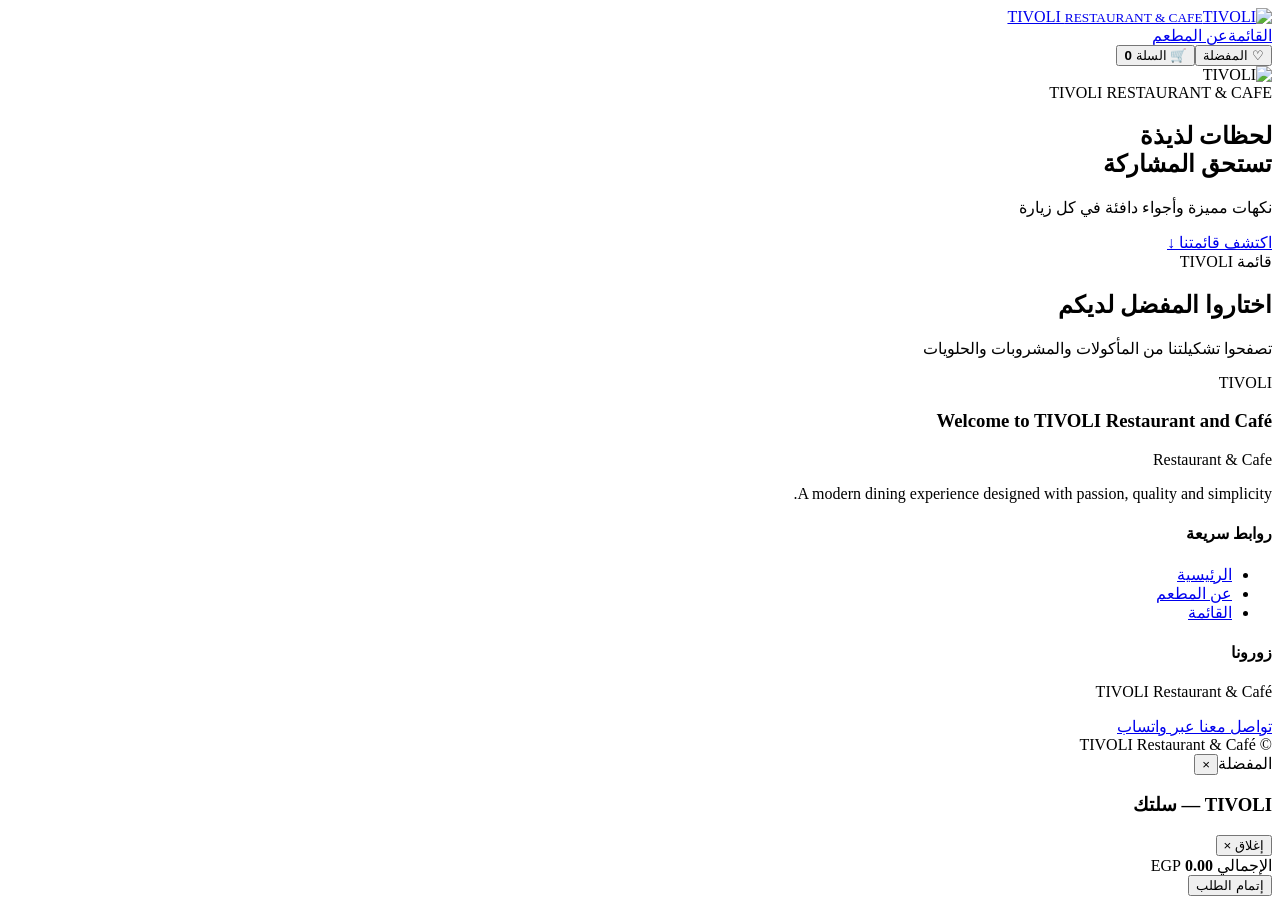
==== index.html @ 504fcd48 "Add TIVOLI static site homepage" ====
<!doctype html><html lang="ar" dir="rtl"><head><meta charset="utf-8"><meta name="viewport" content="width=device-width,initial-scale=1"><title>TIVOLI | Restaurant & Café</title><link rel="stylesheet" href="style.css"><link rel="stylesheet" href="categories.css"><link rel="stylesheet" href="products.css"><link rel="stylesheet" href="favorites.css"><link rel="stylesheet" href="footer.css"><link rel="stylesheet" href="app.css"></head><body>
<header class="topbar"><a class="brand" href="index.html"><img src="assets/logo-tivoli.webp" alt="TIVOLI"><span>TIVOLI <small>RESTAURANT & CAFE</small></span></a><nav><a href="#menu">القائمة</a><a href="about.html">عن المطعم</a></nav><button id="open-favorites">♡ المفضلة</button><button class="cart-open" onclick="openCart()">🛒 السلة <b id="cartCount">0</b></button></header>
<section class="hero"><img class="hero-image" src="assets/logo-tivoli.webp" alt="TIVOLI"><div class="hero-overlay"></div><div class="hero-content"><span class="hero-small">TIVOLI RESTAURANT & CAFE</span><h1>لحظات لذيذة<br>تستحق المشاركة</h1><p>نكهات مميزة وأجواء دافئة في كل زيارة</p><a class="hero-cta" href="#menu">اكتشف قائمتنا ↓</a></div></section>
<main id="menu"><div class="intro"><span>قائمة TIVOLI</span><h2>اختاروا المفضل لديكم</h2><p>تصفحوا تشكيلتنا من المأكولات والمشروبات والحلويات</p></div><div id="category-nav" class="category-nav"></div><div id="catalog"></div></main>
<footer class="site-footer"><div class="footer-container"><div class="footer-main"><div class="footer-brand"><div class="footer-logo">TIVOLI</div><div class="footer-brand-text"><h3>Welcome to TIVOLI Restaurant and Café</h3><p>Restaurant & Cafe</p></div><p class="footer-description">A modern dining experience designed with passion, quality and simplicity.</p></div><div class="footer-column"><h4>روابط سريعة</h4><ul><li><a href="index.html">الرئيسية</a></li><li><a href="about.html">عن المطعم</a></li><li><a href="#menu">القائمة</a></li></ul></div><div class="footer-column"><h4>زورونا</h4><p>TIVOLI Restaurant & Café</p><a href="https://wa.me/201205062357">تواصل معنا عبر واتساب</a></div></div><div class="footer-bottom">© TIVOLI Restaurant & Café</div></div></footer>
<div id="favorites-sidebar"><div class="favorites-header"><span class="favorites-title">المفضلة</span><button id="close-favorites">×</button></div><div id="favorites-list"></div></div>
<div id="cartOverlay" onclick="closeCart()"></div><aside id="cartBox"><div class="cart-header"><h3>TIVOLI — سلتك</h3><button class="exit_card" onclick="closeCart()">إغلاق ×</button></div><div id="cartItems"></div><div class="cart-total-static">الإجمالي <strong id="total">0.00</strong> EGP</div><button class="sendBtn" onclick="sendOrder()">إتمام الطلب</button></aside><div id="toast" role="status"></div><script src="catalog-data.js"></script><script src="images.js"></script><script src="app.js"></script></body></html>
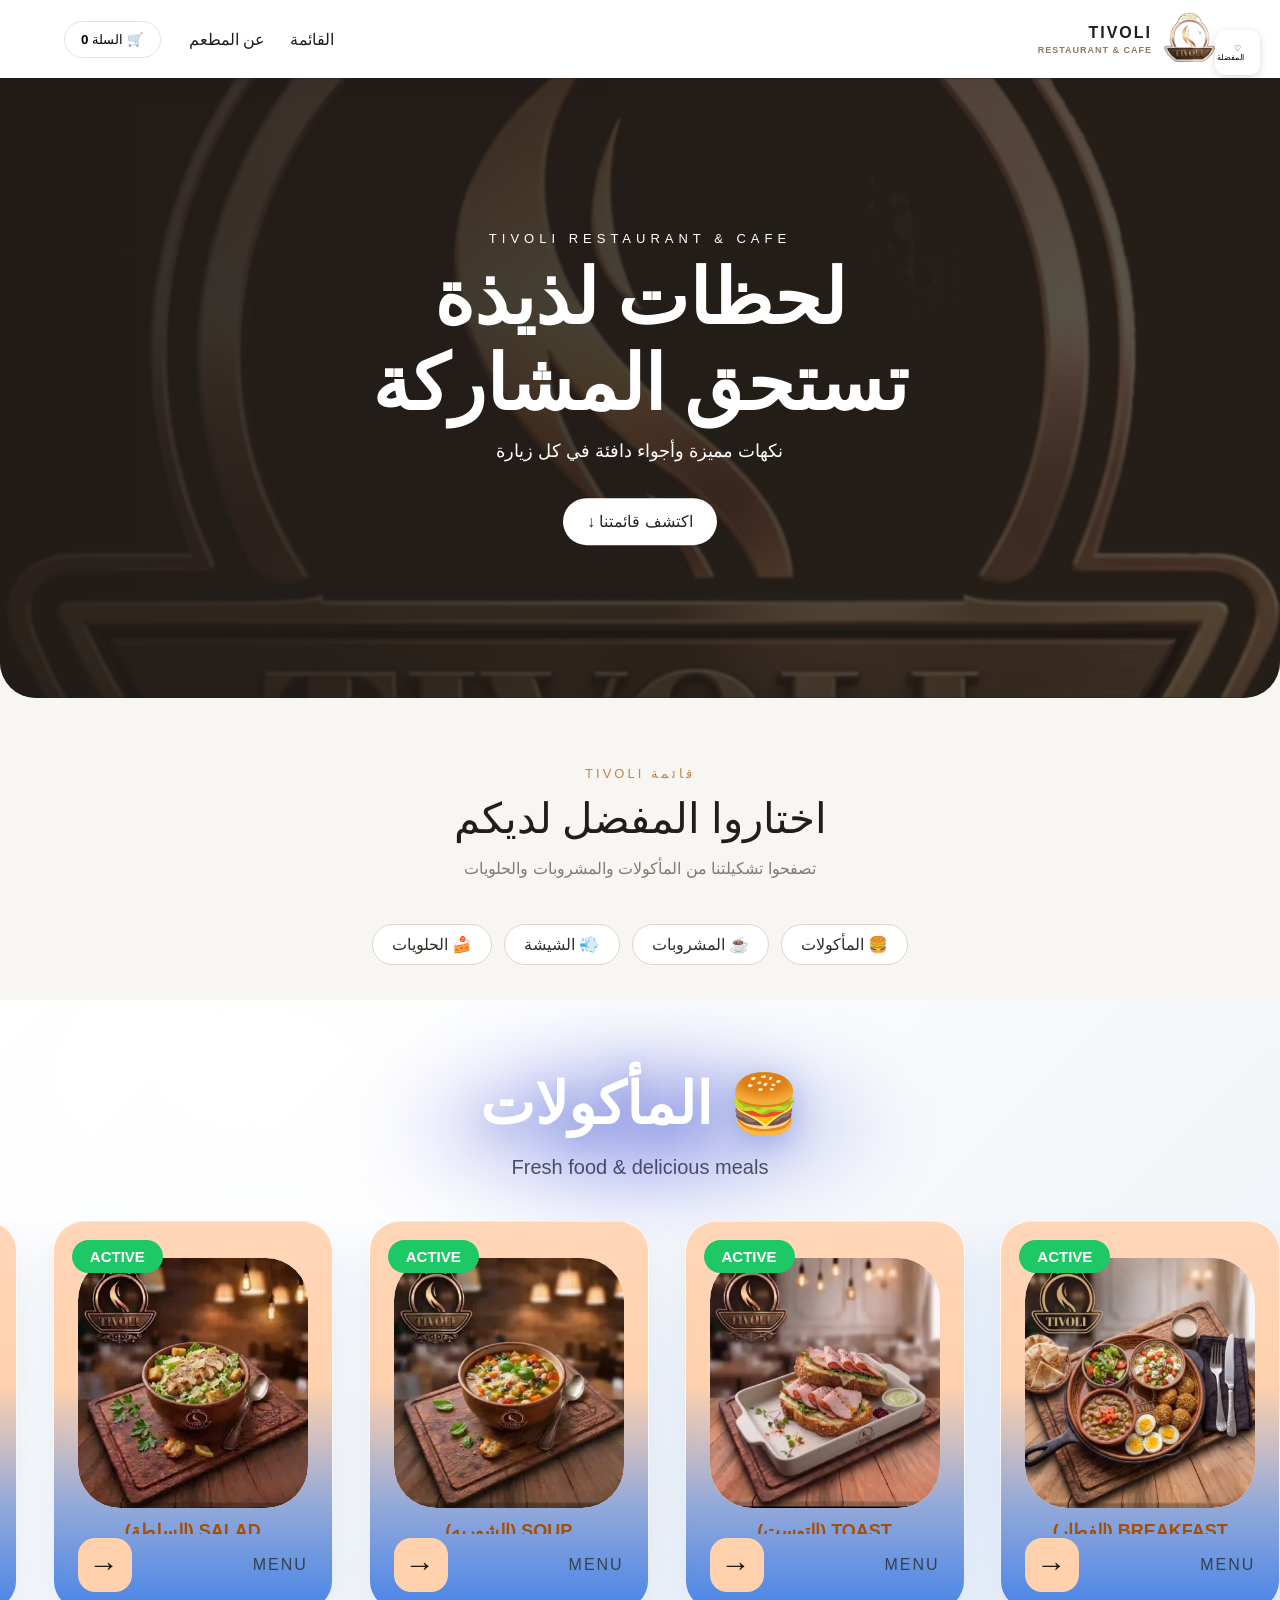
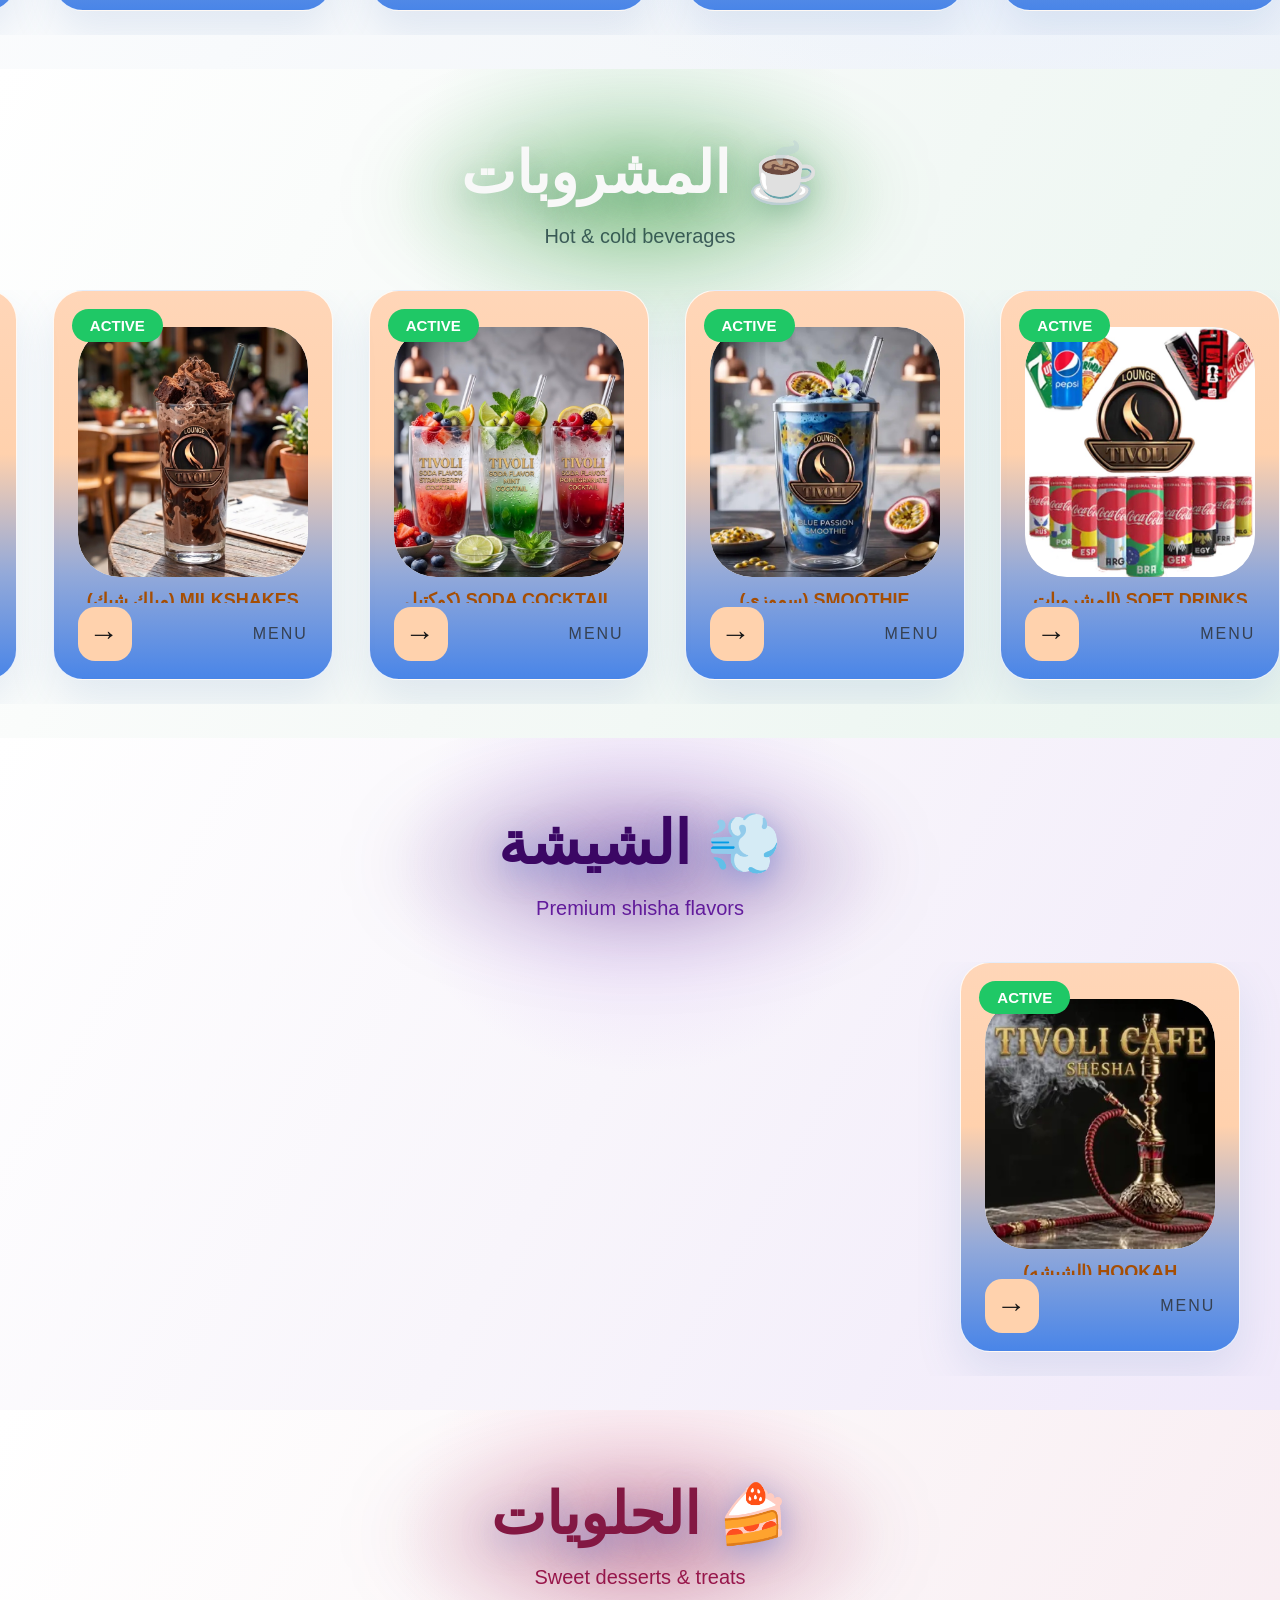
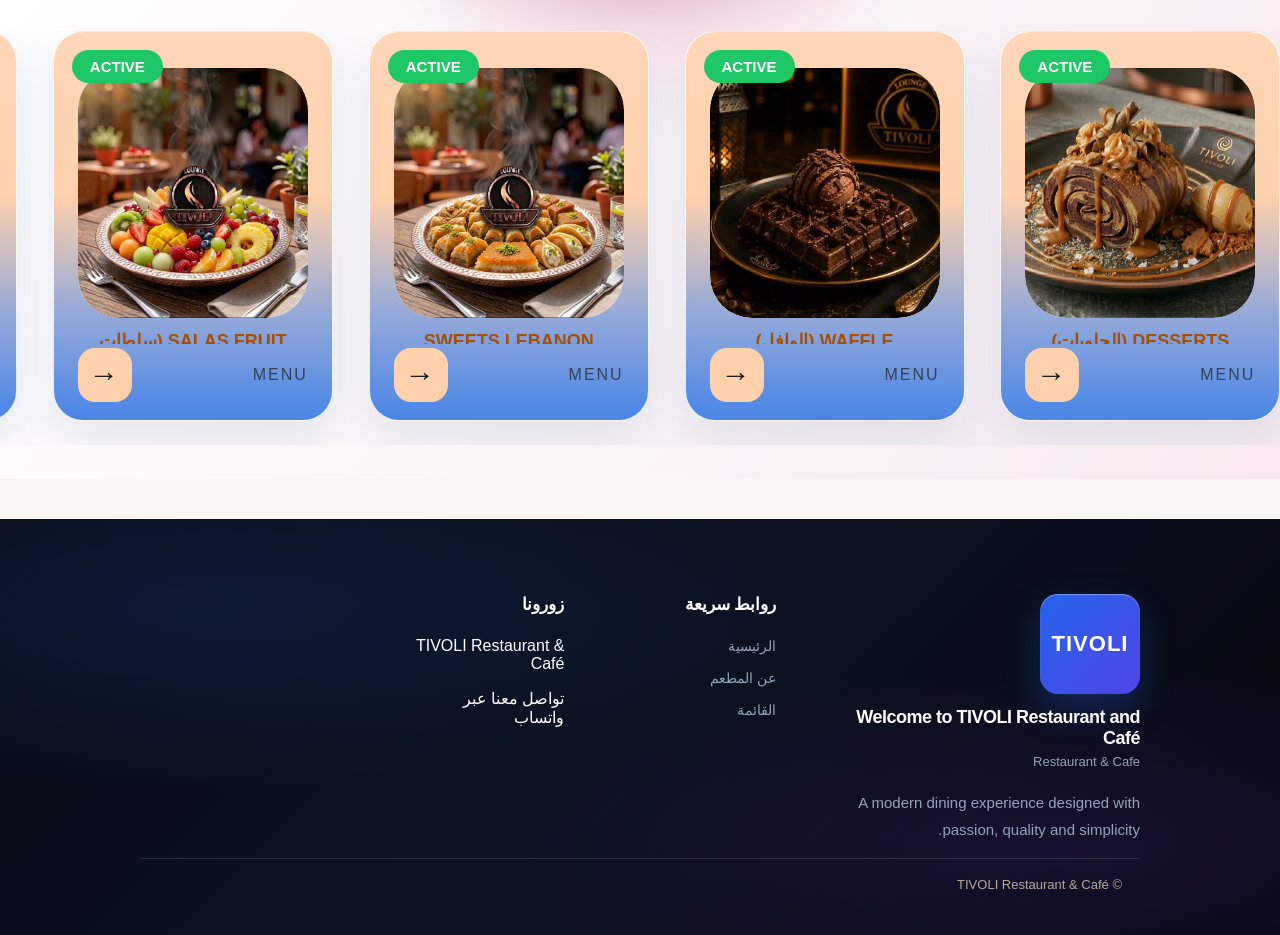
==== commit 29cb93ba: "Refresh product rail assets and controls" ====
--- a/index.html
+++ b/index.html
@@ -1,7 +1,7 @@
-<!doctype html><html lang="ar" dir="rtl"><head><meta charset="utf-8"><meta name="viewport" content="width=device-width,initial-scale=1"><title>TIVOLI | Restaurant & Café</title><link rel="stylesheet" href="style.css"><link rel="stylesheet" href="categories.css"><link rel="stylesheet" href="products.css"><link rel="stylesheet" href="favorites.css"><link rel="stylesheet" href="footer.css"><link rel="stylesheet" href="app.css"></head><body>
+<!doctype html><html lang="ar" dir="rtl"><head><meta charset="utf-8"><meta name="viewport" content="width=device-width,initial-scale=1"><title>TIVOLI | Restaurant & Café</title><link rel="stylesheet" href="style.css"><link rel="stylesheet" href="categories.css"><link rel="stylesheet" href="products.css"><link rel="stylesheet" href="favorites.css"><link rel="stylesheet" href="footer.css"><link rel="stylesheet" href="app.css?v=scrollfix-1"></head><body>
 <header class="topbar"><a class="brand" href="index.html"><img src="assets/logo-tivoli.webp" alt="TIVOLI"><span>TIVOLI <small>RESTAURANT & CAFE</small></span></a><nav><a href="#menu">القائمة</a><a href="about.html">عن المطعم</a></nav><button id="open-favorites">♡ المفضلة</button><button class="cart-open" onclick="openCart()">🛒 السلة <b id="cartCount">0</b></button></header>
 <section class="hero"><img class="hero-image" src="assets/logo-tivoli.webp" alt="TIVOLI"><div class="hero-overlay"></div><div class="hero-content"><span class="hero-small">TIVOLI RESTAURANT & CAFE</span><h1>لحظات لذيذة<br>تستحق المشاركة</h1><p>نكهات مميزة وأجواء دافئة في كل زيارة</p><a class="hero-cta" href="#menu">اكتشف قائمتنا ↓</a></div></section>
 <main id="menu"><div class="intro"><span>قائمة TIVOLI</span><h2>اختاروا المفضل لديكم</h2><p>تصفحوا تشكيلتنا من المأكولات والمشروبات والحلويات</p></div><div id="category-nav" class="category-nav"></div><div id="catalog"></div></main>
 <footer class="site-footer"><div class="footer-container"><div class="footer-main"><div class="footer-brand"><div class="footer-logo">TIVOLI</div><div class="footer-brand-text"><h3>Welcome to TIVOLI Restaurant and Café</h3><p>Restaurant & Cafe</p></div><p class="footer-description">A modern dining experience designed with passion, quality and simplicity.</p></div><div class="footer-column"><h4>روابط سريعة</h4><ul><li><a href="index.html">الرئيسية</a></li><li><a href="about.html">عن المطعم</a></li><li><a href="#menu">القائمة</a></li></ul></div><div class="footer-column"><h4>زورونا</h4><p>TIVOLI Restaurant & Café</p><a href="https://wa.me/201205062357">تواصل معنا عبر واتساب</a></div></div><div class="footer-bottom">© TIVOLI Restaurant & Café</div></div></footer>
 <div id="favorites-sidebar"><div class="favorites-header"><span class="favorites-title">المفضلة</span><button id="close-favorites">×</button></div><div id="favorites-list"></div></div>
-<div id="cartOverlay" onclick="closeCart()"></div><aside id="cartBox"><div class="cart-header"><h3>TIVOLI — سلتك</h3><button class="exit_card" onclick="closeCart()">إغلاق ×</button></div><div id="cartItems"></div><div class="cart-total-static">الإجمالي <strong id="total">0.00</strong> EGP</div><button class="sendBtn" onclick="sendOrder()">إتمام الطلب</button></aside><div id="toast" role="status"></div><script src="catalog-data.js"></script><script src="images.js"></script><script src="app.js"></script></body></html>
+<div id="cartOverlay" onclick="closeCart()"></div><aside id="cartBox"><div class="cart-header"><h3>TIVOLI — سلتك</h3><button class="exit_card" onclick="closeCart()">إغلاق ×</button></div><div id="cartItems"></div><div class="cart-total-static">الإجمالي <strong id="total">0.00</strong> EGP</div><button class="sendBtn" onclick="sendOrder()">إتمام الطلب</button></aside><div id="toast" role="status"></div><script src="catalog-data.js"></script><script src="images.js"></script><script src="app.js?v=scrollfix-1"></script></body></html>
--- a/style.css
+++ b/style.css
@@ -0,0 +1,1383 @@
+body {
+  font-family: Arial;
+  background: #f5f5f5;
+  padding: 0;
+  margin: 0;
+}
+html,
+body {
+  touch-action: manipulation;
+
+  overscroll-behavior: none;
+}
+/* ============================================================================
+     🪑hero
+============================================================================ */
+.hero {
+  position: relative;
+
+  width: 100%;
+
+  height: 320px;
+
+  overflow: hidden;
+
+  border-radius: 0 0 35px 35px;
+}
+
+.hero-image {
+  position: absolute;
+
+  inset: 0;
+
+  width: 100%;
+
+  height: 100%;
+
+  object-fit: cover;
+}
+
+.hero-overlay {
+  position: absolute;
+
+  inset: 0;
+
+  background: linear-gradient(rgba(0, 0, 0, 0.35), rgba(0, 0, 0, 0.75));
+}
+
+.hero-content {
+  position: absolute;
+
+  left: 50%;
+
+  top: 50%;
+
+  transform: translate(-50%, -50%);
+
+  width: 90%;
+
+  text-align: center;
+
+  color: #fff;
+
+  z-index: 2;
+}
+
+.hero-small {
+  display: block;
+
+  font-size: 25px;
+
+  letter-spacing: 4px;
+
+  margin-bottom: 10px;
+
+  opacity: 0.85;
+  font-family:
+    "Trebuchet MS", "Lucida Sans Unicode", "Lucida Grande", "Lucida Sans",
+    Arial, sans-serif;
+}
+
+.hero-content h1 {
+  margin: 0;
+
+  font-size: 42px;
+
+  letter-spacing: 5px;
+}
+
+.hero-content p {
+  margin-top: 12px;
+
+  font-size: 20px;
+
+  opacity: 0.9;
+}
+
+.scroll-down {
+  position: absolute;
+
+  bottom: 18px;
+
+  left: 50%;
+
+  transform: translateX(-50%);
+
+  color: #fff;
+
+  font-size: 28px;
+
+  z-index: 2;
+
+  animation: upDown 1.6s infinite;
+}
+
+@keyframes upDown {
+  0%,
+  100% {
+    transform: translateX(-50%) translateY(0);
+  }
+
+  50% {
+    transform: translateX(-50%) translateY(8px);
+  }
+}
+
+/* ============================================================================
+   Hero Text Animation
+============================================================================ */
+
+.hero-small {
+  animation: slideRight 0.8s ease forwards;
+}
+
+.hero-content h1 {
+  animation: zoomIn 1s ease forwards;
+}
+
+.hero-content p {
+  animation: zoomIn 1s ease forwards;
+}
+
+@keyframes slideRight {
+  from {
+    opacity: 0;
+
+    transform: translateX(-40px);
+  }
+
+  to {
+    opacity: 1;
+
+    transform: translateX(0);
+  }
+}
+
+@keyframes zoomIn {
+  from {
+    opacity: 0;
+
+    transform: scale(0.8);
+  }
+
+  to {
+    opacity: 1;
+
+    transform: scale(1);
+  }
+}
+
+/* ============================================================================
+     🪑 TABLE BAR
+     الشريط الخاص ببيانات الطاولة الحالية.
+     يُستخدم لعرض معلومات الطاولة أو حالة الجلسة الخاصة بالعميل.
+============================================================================ */
+#tableBar {
+  position: relative;
+  top: 0;
+  text-align: center;
+  background-color: rgb(249, 115, 22);
+  color: #fff;
+  font-size: 18px;
+  font-weight: 600;
+  z-index: 2999;
+  box-shadow: 0 5px 15px rgba(0, 0, 0, 0.3);
+  /* border-bottom-left-radius: 30px;
+  border-bottom-right-radius: 30px; */
+  width: 100%;
+  font-family: "Franklin Gothic Medium", "Arial Narrow", Arial, sans-serif;
+}
+
+
+@media (min-width: 150px) and (max-width: 299px) {
+  /* --------------------------------------------------
+   tableBar (1)
+    tableBar
+   --------------------------------------------------
+   .tableBar
+   -------------------------------------------------- */
+  #tableBar {
+    position: relative;
+    top: 0;
+    text-align: center;
+  background-color: rgb(249, 115, 22);
+    color: #fff;
+    font-size: 15px;
+    font-weight: 600;
+    z-index: 99999;
+    box-shadow: 0 5px 15px rgba(0, 0, 0, 0.3);
+    border-bottom-left-radius: 30px;
+    border-bottom-right-radius: 30px;
+    width: 100%;
+    font-family: "Franklin Gothic Medium", "Arial Narrow", Arial, sans-serif;
+  }
+}
+@media (min-width: 300px) and (max-width: 600px) {
+  /* --------------------------------------------------
+   tableBar (1)
+    tableBar
+   --------------------------------------------------
+   .tableBar
+   -------------------------------------------------- */
+  #tableBar {
+    position: relative;
+    top: 0;
+    text-align: center;
+  background-color: rgb(249, 115, 22);
+    color: #fff;
+    font-size: 15px;
+    font-weight: 600;
+    z-index: 99999;
+    box-shadow: 0 5px 15px rgba(0, 0, 0, 0.3);
+    border-bottom-left-radius: 30px;
+    border-bottom-right-radius: 30px;
+    width: 100%;
+    font-family: "Franklin Gothic Medium", "Arial Narrow", Arial, sans-serif;
+  }
+}
+@media (min-width: 601px) and (max-width: 1000px) {
+  /* --------------------------------------------------
+   tableBar (1)
+    tableBar
+   --------------------------------------------------
+   .tableBar
+   -------------------------------------------------- */
+  #tableBar {
+    position: relative;
+    top: 0;
+    text-align: center;
+  background-color: rgb(249, 115, 22);
+    color: #fff;
+    font-size: 15px;
+    font-weight: 600;
+    z-index: 99999;
+    box-shadow: 0 5px 15px rgba(0, 0, 0, 0.3);
+    border-bottom-left-radius: 30px;
+    border-bottom-right-radius: 30px;
+    width: 100%;
+    font-family: "Franklin Gothic Medium", "Arial Narrow", Arial, sans-serif;
+  }
+}
+@media (min-width: 1001px) and (max-width: 1300px) {
+  /* --------------------------------------------------
+   tableBar (1)
+    tableBar
+   --------------------------------------------------
+   .tableBar
+   -------------------------------------------------- */
+  #tableBar {
+    position: relative;
+    top: 0;
+    text-align: center;
+  background-color: rgb(249, 115, 22);
+    color: #fff;
+    font-size: 15px;
+    font-weight: 600;
+    z-index: 99999;
+    box-shadow: 0 5px 15px rgba(0, 0, 0, 0.3);
+    border-bottom-left-radius: 30px;
+    border-bottom-right-radius: 30px;
+    width: 100%;
+    font-family: "Franklin Gothic Medium", "Arial Narrow", Arial, sans-serif;
+  }
+}
+
+
+
+
+
+
+
+
+
+
+
+
+
+
+
+
+
+
+
+
+
+
+
+
+
+
+
+
+/* ==========================
+   BACK BUTTON
+========================== */
+
+.back-btn {
+    display: inline-flex;
+    align-items: center;
+    justify-content: center;
+    gap: 8px;
+
+    padding: 12px 20px;
+
+    background: #ffffff;
+    color: #1769ff;
+
+    border: 1px solid rgba(23, 105, 255, 0.15);
+    border-radius: 14px;
+
+    text-decoration: none;
+
+    font-size: 15px;
+    font-weight: 600;
+
+    box-shadow:
+        0 8px 20px rgba(0, 0, 0, 0.08),
+        0 2px 6px rgba(23, 105, 255, 0.05);
+
+    cursor: pointer;
+
+    transition:
+        transform 0.2s ease,
+        box-shadow 0.2s ease,
+        background 0.2s ease;
+}
+
+/* Hover */
+.back-btn:hover {
+    background: #f5f8ff;
+
+    transform: translateX(-3px);
+
+    box-shadow:
+        0 12px 28px rgba(0, 0, 0, 0.12),
+        0 4px 10px rgba(23, 105, 255, 0.08);
+}
+
+/* Click */
+.back-btn:active {
+    transform: translateX(-1px) scale(0.97);
+
+    box-shadow:
+        0 5px 12px rgba(0, 0, 0, 0.08);
+}
+
+/* Mobile */
+@media (max-width: 600px) {
+
+    .back-btn {
+        width: 100%;
+        box-sizing: border-box;
+
+        padding: 13px 18px;
+
+        font-size: 14px;
+
+        border-radius: 12px;
+    }
+}
+
+
+
+
+
+
+
+
+
+
+
+
+
+
+
+
+
+
+
+
+
+
+
+
+
+
+
+
+
+
+
+
+
+
+
+
+
+
+
+
+
+
+
+
+/* =========================================================
+   CART COUPON SECTION
+========================================================= */
+
+.cart-coupon-section {
+    width: 100%;
+    box-sizing: border-box;
+
+    margin-top: 16px;
+    padding: 16px;
+
+    background: linear-gradient(
+        145deg,
+        #ffffff 0%,
+        #f8fafc 100%
+    );
+
+    border: 1px solid rgba(148, 163, 184, 0.18);
+    border-radius: 18px;
+
+    box-shadow:
+        0 10px 30px rgba(15, 23, 42, 0.06),
+        0 2px 8px rgba(15, 23, 42, 0.03);
+
+    box-sizing: border-box;
+}
+
+
+/* =========================================================
+   TITLE
+========================================================= */
+
+.cart-coupon-title {
+    display: flex;
+    align-items: center;
+    gap: 8px;
+
+    margin-bottom: 12px;
+
+    color: #111827;
+
+    font-size: 15px;
+    font-weight: 700;
+
+    letter-spacing: 0.2px;
+}
+
+.cart-coupon-title::before {
+    content: "🎟";
+
+    display: flex;
+    align-items: center;
+    justify-content: center;
+
+    width: 30px;
+    height: 30px;
+
+    border-radius: 10px;
+
+    background: #eef4ff;
+
+    font-size: 16px;
+}
+
+
+/* =========================================================
+   INPUT + APPLY WRAPPER
+========================================================= */
+
+.cart-coupon-input-wrapper {
+    display: flex;
+    align-items: stretch;
+
+    width: 100%;
+
+    gap: 8px;
+}
+
+
+/* =========================================================
+   COUPON INPUT
+========================================================= */
+
+#cartCouponInput {
+    flex: 1;
+
+    min-width: 0;
+
+    height: 46px;
+
+    padding: 0 14px;
+
+    box-sizing: border-box;
+
+    background: #ffffff;
+
+    color: #111827;
+
+    border: 1px solid #dbe2ea;
+    border-radius: 12px;
+
+    outline: none;
+
+    font-size: 14px;
+    font-weight: 500;
+
+    transition:
+        border-color 0.2s ease,
+        box-shadow 0.2s ease,
+        background 0.2s ease;
+}
+
+
+/* Placeholder */
+
+#cartCouponInput::placeholder {
+    color: #9ca3af;
+    font-weight: 400;
+}
+
+
+/* Focus */
+
+#cartCouponInput:focus {
+    border-color: #2563eb;
+
+    background: #ffffff;
+
+    box-shadow:
+        0 0 0 3px rgba(37, 99, 235, 0.10);
+}
+
+
+/* =========================================================
+   APPLY BUTTON
+========================================================= */
+
+#cartApplyCouponBtn {
+    flex-shrink: 0;
+
+    height: 46px;
+
+    padding: 0 18px;
+
+    border: 0;
+    border-radius: 12px;
+
+    background: linear-gradient(
+        135deg,
+        #2563eb,
+        #1d4ed8
+    );
+
+    color: #ffffff;
+
+    font-size: 14px;
+    font-weight: 700;
+
+    cursor: pointer;
+
+    box-shadow:
+        0 7px 18px rgba(37, 99, 235, 0.22);
+
+    transition:
+        transform 0.2s ease,
+        box-shadow 0.2s ease,
+        opacity 0.2s ease;
+}
+
+
+/* Hover */
+
+#cartApplyCouponBtn:hover {
+    transform: translateY(-1px);
+
+    box-shadow:
+        0 10px 22px rgba(37, 99, 235, 0.28);
+}
+
+
+/* Active */
+
+#cartApplyCouponBtn:active {
+    transform: translateY(0) scale(0.97);
+
+    box-shadow:
+        0 5px 12px rgba(37, 99, 235, 0.18);
+}
+
+
+/* Disabled */
+
+#cartApplyCouponBtn:disabled {
+    opacity: 0.55;
+
+    cursor: not-allowed;
+
+    transform: none;
+
+    box-shadow: none;
+}
+
+
+/* =========================================================
+   MESSAGE
+========================================================= */
+
+.cart-coupon-message {
+    width: 100%;
+
+    margin-top: 9px;
+
+    min-height: 18px;
+
+    box-sizing: border-box;
+
+    font-size: 12px;
+    font-weight: 600;
+
+    line-height: 1.4;
+}
+
+
+/*
+   لو الـ JS عندك بيضيف class
+   success / error
+*/
+
+.cart-coupon-message.success {
+    color: #16a34a;
+}
+
+.cart-coupon-message.error {
+    color: #dc2626;
+}
+
+
+/* =========================================================
+   APPLIED COUPON
+========================================================= */
+
+.cart-coupon-applied {
+    display: flex;
+
+    align-items: center;
+    justify-content: space-between;
+
+    gap: 10px;
+
+    width: 100%;
+
+    margin-top: 12px;
+    padding: 11px 12px;
+
+    box-sizing: border-box;
+
+    background: #f0fdf4;
+
+    border: 1px solid #bbf7d0;
+
+    border-radius: 12px;
+}
+
+
+/* =========================================================
+   APPLIED INFO
+========================================================= */
+
+.cart-coupon-applied-info {
+    display: flex;
+
+    align-items: center;
+
+    gap: 6px;
+
+    min-width: 0;
+
+    color: #166534;
+
+    font-size: 13px;
+    font-weight: 600;
+}
+
+
+.cart-coupon-applied-info span {
+    color: #4b5563;
+
+    font-weight: 500;
+}
+
+
+#cartAppliedCouponCode {
+    max-width: 150px;
+
+    overflow: hidden;
+
+    text-overflow: ellipsis;
+
+    white-space: nowrap;
+
+    color: #15803d;
+
+    font-size: 13px;
+
+    letter-spacing: 0.5px;
+}
+
+
+/* =========================================================
+   REMOVE COUPON BUTTON
+========================================================= */
+
+#cartRemoveCouponBtn {
+    flex-shrink: 0;
+
+    height: 34px;
+
+    padding: 0 11px;
+
+    border: 1px solid #fecaca;
+
+    border-radius: 9px;
+
+    background: #ffffff;
+
+    color: #dc2626;
+
+    font-size: 12px;
+    font-weight: 700;
+
+    cursor: pointer;
+
+    transition:
+        background 0.2s ease,
+        border-color 0.2s ease,
+        transform 0.2s ease;
+}
+
+
+/* Hover */
+
+#cartRemoveCouponBtn:hover {
+    background: #fef2f2;
+
+    border-color: #fca5a5;
+
+    transform: translateY(-1px);
+}
+
+
+/* Active */
+
+#cartRemoveCouponBtn:active {
+    transform: scale(0.96);
+}
+
+
+/* =========================================================
+   MOBILE
+========================================================= */
+
+@media (max-width: 600px) {
+
+    .cart-coupon-section {
+        margin-top: 14px;
+
+        padding: 14px;
+
+        border-radius: 16px;
+    }
+
+
+    .cart-coupon-title {
+        font-size: 14px;
+
+        margin-bottom: 10px;
+    }
+
+
+    .cart-coupon-title::before {
+        width: 28px;
+        height: 28px;
+
+        border-radius: 9px;
+
+        font-size: 15px;
+    }
+
+
+    .cart-coupon-input-wrapper {
+        gap: 7px;
+    }
+
+
+    #cartCouponInput {
+        height: 44px;
+
+        padding: 0 12px;
+
+        border-radius: 11px;
+
+        font-size: 13px;
+    }
+
+
+    #cartApplyCouponBtn {
+        height: 44px;
+
+        padding: 0 15px;
+
+        border-radius: 11px;
+
+        font-size: 13px;
+    }
+
+
+    .cart-coupon-applied {
+        padding: 10px;
+
+        border-radius: 11px;
+    }
+
+
+    .cart-coupon-applied-info {
+        font-size: 12px;
+    }
+
+
+    #cartAppliedCouponCode {
+        max-width: 100px;
+
+        font-size: 12px;
+    }
+
+
+    #cartRemoveCouponBtn {
+        height: 32px;
+
+        padding: 0 9px;
+
+        font-size: 11px;
+
+        border-radius: 8px;
+    }
+}
+
+
+/* =========================================================
+   VERY SMALL MOBILE
+========================================================= */
+
+@media (max-width: 380px) {
+
+    .cart-coupon-input-wrapper {
+        flex-direction: column;
+    }
+
+
+    #cartCouponInput,
+    #cartApplyCouponBtn {
+        width: 100%;
+    }
+
+
+    #cartApplyCouponBtn {
+        height: 42px;
+    }
+
+
+    .cart-coupon-applied {
+        align-items: flex-start;
+    }
+}
+
+
+
+
+
+
+
+
+
+
+
+
+
+
+
+
+
+
+
+
+
+
+
+
+
+
+
+
+
+
+
+
+
+
+
+
+
+
+
+
+
+
+
+
+
+
+
+
+
+
+
+
+
+
+
+
+
+
+
+
+
+
+
+
+
+/* =========================================================
+   SERVICE & TAX
+========================================================= */
+
+.cart-charge-row {
+    width: 100%;
+
+    display: flex;
+    align-items: center;
+    justify-content: space-between;
+
+    box-sizing: border-box;
+
+    padding: 11px 13px;
+    margin-bottom: 8px;
+
+    background: #ffffff;
+
+    border: 1px solid #edf0f4;
+    border-radius: 13px;
+
+    transition:
+        transform 0.2s ease,
+        box-shadow 0.2s ease,
+        border-color 0.2s ease;
+}
+
+
+/* =========================================================
+   LEFT SIDE
+========================================================= */
+
+.cart-charge-left {
+    display: flex;
+
+    align-items: center;
+
+    gap: 10px;
+
+    min-width: 0;
+}
+
+
+/* =========================================================
+   ICON
+========================================================= */
+
+.cart-charge-icon {
+    width: 32px;
+    height: 32px;
+
+    flex-shrink: 0;
+
+    display: flex;
+
+    align-items: center;
+    justify-content: center;
+
+    border-radius: 10px;
+
+    font-size: 14px;
+    font-weight: 800;
+}
+
+
+/* =========================================================
+   SERVICE ICON
+========================================================= */
+
+.service-icon {
+    background: #eff6ff;
+    color: #2563eb;
+}
+
+
+/* =========================================================
+   TAX ICON
+========================================================= */
+
+.tax-icon {
+    background: #fff7ed;
+    color: #ea580c;
+}
+
+
+/* =========================================================
+   DETAILS
+========================================================= */
+
+.cart-charge-details {
+    display: flex;
+
+    flex-direction: column;
+
+    justify-content: center;
+
+    gap: 2px;
+}
+
+
+/* =========================================================
+   NAME
+========================================================= */
+
+.cart-charge-name {
+    color: #1f2937;
+
+    font-size: 13px;
+    font-weight: 700;
+
+    line-height: 1.2;
+}
+
+
+/* =========================================================
+   RATE
+========================================================= */
+
+.cart-charge-rate {
+    color: #94a3b8;
+
+    font-size: 11px;
+    font-weight: 500;
+
+    line-height: 1.2;
+}
+
+
+/* =========================================================
+   AMOUNT
+========================================================= */
+
+.cart-charge-amount {
+    flex-shrink: 0;
+
+    color: #334155;
+
+    font-size: 13px;
+    font-weight: 700;
+
+    white-space: nowrap;
+}
+
+
+/* =========================================================
+   SERVICE HOVER
+========================================================= */
+
+.cart-service-row:hover {
+    border-color: #bfdbfe;
+
+    box-shadow:
+        0 5px 15px rgba(37, 99, 235, 0.08);
+
+    transform: translateY(-1px);
+}
+
+
+/* =========================================================
+   TAX HOVER
+========================================================= */
+
+.cart-tax-row:hover {
+    border-color: #fed7aa;
+
+    box-shadow:
+        0 5px 15px rgba(234, 88, 12, 0.08);
+
+    transform: translateY(-1px);
+}
+
+
+/* =========================================================
+   MOBILE
+========================================================= */
+
+@media (max-width: 600px) {
+
+    .cart-charge-row {
+        padding: 9px 10px;
+
+        margin-bottom: 7px;
+
+        border-radius: 11px;
+    }
+
+
+    .cart-charge-left {
+        gap: 8px;
+    }
+
+
+    .cart-charge-icon {
+        width: 29px;
+        height: 29px;
+
+        border-radius: 8px;
+
+        font-size: 12px;
+    }
+
+
+    .cart-charge-name {
+        font-size: 12px;
+    }
+
+
+    .cart-charge-rate {
+        font-size: 10px;
+    }
+
+
+    .cart-charge-amount {
+        font-size: 12px;
+    }
+
+}
+
+
+
+
+
+
+
+
+
+
+
+
+
+
+
+
+
+
+
+
+
+
+
+
+
+
+
+
+
+
+
+
+
+
+
+
+
+
+
+
+
+
+
+
+
+
+
+
+
+
+
+
+
+
+
+
+
+
+
+
+/* =========================================================
+   ITEM COMMENT WRAPPER
+========================================================= */
+
+.item-comment-wrapper {
+    width: 100%;
+
+    display: flex;
+    flex-direction: column;
+
+    gap: 6px;
+
+    margin-top: 8px;
+
+    box-sizing: border-box;
+}
+
+
+/* =========================================================
+   ITEM COMMENT LABEL
+========================================================= */
+
+.item-comment-label {
+    width: 100%;
+
+    font-size: 11px;
+
+    font-weight: 700;
+
+    color: #64748b;
+
+    letter-spacing: 0.7px;
+
+    text-transform: uppercase;
+
+    text-align: left;
+
+    box-sizing: border-box;
+}
+
+
+/* =========================================================
+   ITEM COMMENT TEXTAREA
+========================================================= */
+
+.item-comment {
+    width: 100%;
+
+    min-height: 55px;
+    max-height: 110px;
+
+    padding: 10px 12px;
+
+    box-sizing: border-box;
+
+    border: 1px solid #e2e8f0;
+
+    border-radius: 12px;
+
+    background: #f8fafc;
+
+    color: #1e293b;
+
+    font-family: inherit;
+
+    font-size: 14px;
+
+    font-weight: 500;
+
+    line-height: 1.5;
+
+    resize: vertical;
+
+    outline: none;
+
+    transition:
+        border-color 0.2s ease,
+        background 0.2s ease,
+        box-shadow 0.2s ease;
+}
+
+
+/* =========================================================
+   PLACEHOLDER
+========================================================= */
+
+.item-comment::placeholder {
+    color: #94a3b8;
+
+    opacity: 1;
+}
+
+
+/* =========================================================
+   HOVER
+========================================================= */
+
+.item-comment:hover {
+    border-color: #cbd5e1;
+}
+
+
+/* =========================================================
+   FOCUS
+========================================================= */
+
+.item-comment:focus {
+    border-color: #2563eb;
+
+    background: #ffffff;
+
+    box-shadow:
+        0 0 0 3px rgba(37, 99, 235, 0.10);
+}
+
+
+/* =========================================================
+   MOBILE
+========================================================= */
+
+@media (max-width: 768px) {
+
+    .item-comment-wrapper {
+        gap: 5px;
+
+        margin-top: 6px;
+    }
+
+    .item-comment-label {
+        font-size: 10px;
+    }
+
+    .item-comment {
+        min-height: 50px;
+
+        max-height: 100px;
+
+        padding: 9px 11px;
+
+        border-radius: 10px;
+
+        font-size: 13px;
+    }
+
+}
--- a/categories.css
+++ b/categories.css
@@ -0,0 +1,1128 @@
+/* =========================================
+   CATEGORY SECTIONS - GLOBAL
+========================================= */
+
+.customer-category-sections {
+  width: 100%;
+}
+
+
+/* =========================================
+   BASE CATEGORY SECTION
+========================================= */
+
+.category-section {
+  width: 100%;
+
+  padding: 90px 0 80px;
+
+  overflow: hidden;
+
+  box-sizing: border-box;
+}
+
+
+/* =========================================
+   FOOD SECTION
+========================================= */
+
+.category-section[data-category-section="food"] {
+
+  background:
+    radial-gradient(
+      ellipse at 20% 10%,
+      #ffffff 0%,
+      transparent 45%
+    ),
+    radial-gradient(
+      ellipse at 85% 70%,
+      #eaf2ff 0%,
+      transparent 40%
+    ),
+    linear-gradient(
+      135deg,
+      #ffffff 0%,
+      #f8fafc 45%,
+      #eef2f7 100%
+    );
+
+}
+
+
+/* =========================================
+   DRINKS SECTION
+========================================= */
+
+.category-section[data-category-section="drinks"] {
+
+  background:
+    radial-gradient(
+      ellipse at 20% 10%,
+      #ffffff 0%,
+      transparent 45%
+    ),
+    radial-gradient(
+      ellipse at 85% 70%,
+      #dbeafe 0%,
+      transparent 40%
+    ),
+    linear-gradient(
+      135deg,
+      #ffffff 0%,
+      #eff6ff 45%,
+      #dbeafe 100%
+    );
+
+}
+
+
+/* =========================================
+   SHISHA SECTION
+========================================= */
+
+.category-section[data-category-section="shisha"] {
+
+  background:
+    radial-gradient(
+      ellipse at 20% 10%,
+      #ffffff 0%,
+      transparent 45%
+    ),
+    radial-gradient(
+      ellipse at 85% 70%,
+      #e9d5ff 0%,
+      transparent 40%
+    ),
+    linear-gradient(
+      135deg,
+      #ffffff 0%,
+      #faf5ff 45%,
+      #f3e8ff 100%
+    );
+
+}
+
+
+/* =========================================
+   DESSERTS SECTION
+========================================= */
+
+.category-section[data-category-section="desserts"] {
+
+  background:
+    radial-gradient(
+      ellipse at 20% 10%,
+      #ffffff 0%,
+      transparent 45%
+    ),
+    radial-gradient(
+      ellipse at 85% 70%,
+      #fbcfe8 0%,
+      transparent 40%
+    ),
+    linear-gradient(
+      135deg,
+      #ffffff 0%,
+      #fff1f2 45%,
+      #fce7f3 100%
+    );
+
+}
+
+
+/* =========================================
+   HEADER - BASE
+========================================= */
+
+.category-header {
+
+  width: 100%;
+
+  text-align: center;
+
+  margin-bottom: 5px;
+
+  box-sizing: border-box;
+}
+
+
+.category-header h2 {
+
+  margin: 0;
+
+  font-family: Georgia, serif;
+
+  font-size: 48px;
+
+  font-weight: 500;
+
+  letter-spacing: -2px;
+
+  color: #080808;
+
+}
+
+
+.category-header p {
+
+  margin-top: 12px;
+
+  font-size: 17px;
+
+  color: #555;
+
+}
+
+
+/* =========================================
+   FOOD HEADER
+========================================= */
+.category-section[data-category-section="food"]
+.category-header {
+    position: relative;
+}
+
+
+/* الغمشة الزرقاء خلف العنوان */
+.category-section[data-category-section="food"]
+.category-header::before {
+
+    content: "";
+
+    position: absolute;
+
+    left: 50%;
+    top: 50%;
+
+    width: 500px;
+    height: 180px;
+
+    transform: translate(-50%, -50%);
+
+    background:
+        radial-gradient(
+            ellipse,
+            rgba(17, 33, 212, 0.45) 0%,
+            rgba(17, 33, 212, 0.22) 35%,
+            rgba(17, 33, 212, 0.08) 60%,
+            transparent 75%
+        );
+
+    filter: blur(35px);
+
+    pointer-events: none;
+
+    z-index: 0;
+}
+
+
+.category-section[data-category-section="food"]
+.category-header h2 {
+
+    position: relative;
+
+    z-index: 1;
+
+    color: #ffffff;
+
+    font-size: 58px;
+
+    background: transparent;
+
+    border-radius: 12px;
+}
+.category-section[data-category-section="food"]
+.category-header p {
+
+  color: #555;
+
+}
+
+
+/* =========================================
+   DRINKS HEADER
+========================================= */
+
+.category-section[data-category-section="drinks"]
+.category-header {
+    position: relative;
+}
+
+
+/* =========================================
+   GREEN PREMIUM GLOW
+========================================= */
+
+.category-section[data-category-section="drinks"]
+.category-header::before {
+
+    content: "";
+
+    position: absolute;
+
+    left: 50%;
+    top: 50%;
+
+    width: 500px;
+    height: 180px;
+
+    transform: translate(-50%, -50%);
+
+    background:
+        radial-gradient(
+            ellipse,
+            rgba(7, 126, 9, 0.45) 0%,
+            rgba(7, 126, 9, 0.22) 35%,
+            rgba(7, 126, 9, 0.08) 60%,
+            transparent 75%
+        );
+
+    filter: blur(35px);
+
+    pointer-events: none;
+
+    z-index: 0;
+}
+
+
+/* =========================================
+   DRINKS TITLE
+========================================= */
+
+.category-section[data-category-section="drinks"]
+.category-header h2 {
+
+    position: relative;
+
+    z-index: 1;
+
+    color: #f8f8f8;
+
+    background: transparent;
+
+    font-size: 58px;
+
+    border-radius: 12px;
+
+}
+
+
+.category-section[data-category-section="drinks"]
+.category-header p {
+
+  color: #475569;
+
+}
+
+
+/* =========================================
+   SHISHA HEADER
+========================================= */
+
+.category-section[data-category-section="shisha"]
+.category-header {
+    position: relative;
+}
+
+
+/* =========================================
+   PURPLE PREMIUM GLOW
+========================================= */
+
+.category-section[data-category-section="shisha"]
+.category-header::before {
+
+    content: "";
+
+    position: absolute;
+
+    left: 50%;
+    top: 50%;
+
+    width: 500px;
+    height: 180px;
+
+    transform: translate(-50%, -50%);
+
+    background:
+        radial-gradient(
+            ellipse,
+            rgba(59, 7, 100, 0.45) 0%,
+            rgba(59, 7, 100, 0.22) 35%,
+            rgba(59, 7, 100, 0.08) 60%,
+            transparent 75%
+        );
+
+    filter: blur(35px);
+
+    pointer-events: none;
+
+    z-index: 0;
+}
+
+
+/* =========================================
+   SHISHA TITLE
+========================================= */
+
+.category-section[data-category-section="shisha"]
+.category-header h2 {
+
+    position: relative;
+
+    z-index: 1;
+
+    color: #3b0764;
+
+    font-size: 60px;
+
+    background: transparent;
+
+}
+.category-section[data-category-section="shisha"]
+.category-header p {
+
+  color: #6b21a8;
+
+}
+
+
+/* =========================================
+   DESSERTS HEADER
+========================================= */
+
+.category-section[data-category-section="desserts"]
+.category-header {
+    position: relative;
+}
+
+
+/* =========================================
+   PINK PREMIUM GLOW
+========================================= */
+
+.category-section[data-category-section="desserts"]
+.category-header::before {
+
+    content: "";
+
+    position: absolute;
+
+    left: 50%;
+    top: 50%;
+
+    width: 500px;
+    height: 180px;
+
+    transform: translate(-50%, -50%);
+
+    background:
+        radial-gradient(
+            ellipse,
+            rgba(131, 24, 67, 0.45) 0%,
+            rgba(131, 24, 67, 0.22) 35%,
+            rgba(131, 24, 67, 0.08) 60%,
+            transparent 75%
+        );
+
+    filter: blur(35px);
+
+    pointer-events: none;
+
+    z-index: 0;
+}
+
+
+/* =========================================
+   DESSERTS TITLE
+========================================= */
+
+.category-section[data-category-section="desserts"]
+.category-header h2 {
+
+    position: relative;
+
+    z-index: 1;
+
+    color: #831843;
+
+    font-size: 58px;
+
+    background: transparent;
+
+}
+
+
+.category-section[data-category-section="desserts"]
+.category-header p {
+
+  color: #9d174d;
+
+}
+
+
+/* =========================================
+   SCROLL - BASE
+   EACH SECTION HAS ITS OWN SCROLL
+========================================= */
+.category-scroll {
+    width: 100%;
+
+    display: flex;
+
+    gap: 45px;
+
+    padding: 20px 30px;
+
+    box-sizing: border-box;
+
+    overflow-x: auto;
+    overflow-y: hidden;
+
+    scrollbar-width: thin;
+    scrollbar-color: #ffffff #f97316;
+
+    scroll-behavior: smooth;
+
+    overscroll-behavior-x: contain;
+
+    -webkit-overflow-scrolling: touch;
+}
+
+.category-scroll::-webkit-scrollbar {
+    height: 6px;
+}
+
+.category-scroll::-webkit-scrollbar-track {
+    background: #f97316;
+    border-radius: 10px;
+}
+
+.category-scroll::-webkit-scrollbar-thumb {
+    background: #ffffff;
+    border-radius: 10px;
+}
+
+.category-scroll::-webkit-scrollbar-thumb:hover {
+    background: #f3f3f3;
+}
+
+
+/* =========================================
+   FOOD SCROLL
+========================================= */
+
+.category-section[data-category-section="food"]
+.category-scroll {
+
+  gap: 45px;
+
+  padding: 20px 50px;
+
+}
+
+
+/* =========================================
+   DRINKS SCROLL
+========================================= */
+
+.category-section[data-category-section="drinks"]
+.category-scroll {
+
+  gap: 35px;
+
+  padding: 20px 50px;
+
+}
+
+
+/* =========================================
+   SHISHA SCROLL
+========================================= */
+
+.category-section[data-category-section="shisha"]
+.category-scroll {
+
+  gap: 50px;
+
+  padding: 20px 50px;
+    justify-content: center;
+
+}
+
+
+/* =========================================
+   DESSERTS SCROLL
+========================================= */
+
+.category-section[data-category-section="desserts"]
+.category-scroll {
+
+  gap: 40px;
+
+  padding: 20px 50px;
+
+}
+
+
+/* =========================================
+   CATEGORY CARD
+   SAME AS SETTINGS PREVIEW
+========================================= */
+
+.category-card {
+
+  flex: 0 0 280px;
+
+  height: 390px;
+
+  position: relative;
+
+  overflow: hidden;
+
+  display: flex;
+
+  flex-direction: column;
+
+  align-items: center;
+
+  justify-content: flex-start;
+
+  padding: 20px;
+
+  text-decoration: none;
+
+  color: #111;
+
+  border-radius: 30px;
+
+  background: linear-gradient(
+    180deg,
+    #ffffff00 0%,
+    #f3f6fb00 100%
+  );
+
+  border: 1px solid rgba(255, 255, 255, 0.9);
+
+  box-shadow:
+    0 25px 60px rgba(148, 163, 184, 0.18),
+    0 5px 20px rgba(255, 255, 255, 0.8) inset;
+
+  backdrop-filter: blur(12px);
+
+  -webkit-backdrop-filter: blur(12px);
+
+  transition: 0.3s ease;
+
+  box-sizing: border-box;
+}
+
+
+/* =========================================
+   FOOD CARDS
+========================================= */
+
+.category-section[data-category-section="food"]
+.category-card {
+
+  box-shadow:
+    0 25px 60px rgba(148, 163, 184, 0.18),
+    0 5px 20px rgba(255, 255, 255, 0.8) inset;
+
+}
+
+
+/* =========================================
+   DRINKS CARDS
+========================================= */
+
+.category-section[data-category-section="drinks"]
+.category-card {
+
+  box-shadow:
+    0 25px 60px rgba(59, 130, 246, 0.16),
+    0 5px 20px rgba(255, 255, 255, 0.8) inset;
+
+}
+
+
+/* =========================================
+   SHISHA CARDS
+========================================= */
+
+.category-section[data-category-section="shisha"]
+.category-card {
+
+  box-shadow:
+    0 25px 60px rgba(147, 51, 234, 0.18),
+    0 5px 20px rgba(255, 255, 255, 0.8) inset;
+
+}
+
+
+/* =========================================
+   DESSERTS CARDS
+========================================= */
+
+.category-section[data-category-section="desserts"]
+.category-card {
+
+  box-shadow:
+    0 25px 60px rgba(219, 39, 119, 0.16),
+    0 5px 20px rgba(255, 255, 255, 0.8) inset;
+
+}
+
+
+/* =========================================
+   CARD HOVER
+========================================= */
+
+.category-card:hover {
+
+  transform: translateY(-5px);
+
+}
+
+
+/* =========================================
+   ACTIVE
+========================================= */
+
+.category-card.active {
+
+  border: 3px solid #1769ff;
+
+  transform: translateY(-8px);
+
+  box-shadow:
+    0 0 0 6px rgba(23, 105, 255, 0.08),
+    0 35px 80px rgba(23, 105, 255, 0.25);
+
+}
+
+
+/* =========================================
+   HIGHLIGHT
+========================================= */
+
+.category-card.highlight {
+
+  box-shadow:
+    0 30px 80px rgba(0, 166, 80, 0.18);
+
+}
+
+
+/* =========================================
+   IMAGE
+========================================= */
+
+.category-image {
+
+  width: 165px;
+
+  height: 165px;
+
+  border-radius: 50%;
+
+  overflow: hidden;
+
+  margin-top: 10px;
+
+  background: transparent;
+
+  box-shadow: none;
+
+}
+
+
+.category-image img,
+.category-image video {
+
+  width: 100%;
+
+  height: 100%;
+
+  object-fit: cover;
+
+  display: block;
+
+}
+
+
+/* =========================================
+   FOOD IMAGE
+========================================= */
+
+.category-section[data-category-section="food"]
+.category-image {
+
+  border-radius: 50%;
+
+}
+
+
+/* =========================================
+   DRINKS IMAGE
+========================================= */
+
+.category-section[data-category-section="drinks"]
+.category-image {
+
+  border-radius: 25px;
+
+}
+
+
+/* =========================================
+   SHISHA IMAGE
+========================================= */
+
+.category-section[data-category-section="shisha"]
+.category-image {
+
+  border-radius: 50%;
+
+}
+
+
+/* =========================================
+   DESSERTS IMAGE
+========================================= */
+
+.category-section[data-category-section="desserts"]
+.category-image {
+
+  border-radius: 30px;
+
+}
+
+
+/* =========================================
+   CONTENT
+========================================= */
+
+.category-content {
+
+  width: 100%;
+
+  text-align: center;
+
+  margin-top: 10px;
+
+}
+
+
+.category-content h3 {
+
+  margin: 0;
+
+  font-family: Georgia, serif;
+
+  font-size: 31px;
+
+  line-height: 1.05;
+
+  font-weight: 600;
+
+  letter-spacing: -1.5px;
+
+  text-transform: uppercase;
+
+}
+
+
+.product-count {
+
+  margin-top: 8px;
+
+  font-size: 15px;
+
+  color: #666;
+
+}
+
+
+/* =========================================
+   FOOTER
+========================================= */
+
+.category-footer {
+
+  position: absolute;
+
+  left: 25px;
+
+  right: 25px;
+
+  bottom: 25px;
+
+  display: flex;
+
+  justify-content: space-between;
+
+  align-items: center;
+
+}
+
+
+.category-footer span:first-child {
+
+  font-size: 14px;
+
+  letter-spacing: 2px;
+
+  color: #444;
+
+}
+
+
+/* =========================================
+   ARROW
+========================================= */
+
+.arrow {
+
+  width: 44px;
+
+  height: 44px;
+
+  display: flex;
+
+  justify-content: center;
+
+  align-items: center;
+
+  border-radius: 14px;
+
+  background: white;
+
+  font-size: 24px;
+
+  box-shadow:
+    0 10px 25px rgba(0, 0, 0, 0.1);
+
+  transition: 0.3s ease;
+
+}
+
+
+.category-card:hover .arrow {
+
+  transform: translateX(4px);
+
+}
+
+
+.category-card.active .arrow {
+
+  background: #1769ff;
+
+  color: white;
+
+}
+
+
+.category-card.highlight .arrow {
+
+  background: #00a650;
+
+  color: white;
+
+}
+
+
+/* =========================================
+   BADGE
+========================================= */
+
+.category-badge {
+
+  position: absolute;
+
+  top: 15px;
+
+  left: 15px;
+
+  padding: 6px 14px;
+
+  border-radius: 20px;
+
+  font-size: 13px;
+
+  font-weight: 700;
+
+  z-index: 10;
+
+}
+
+
+/* =========================================
+   TRANSITIONS
+========================================= */
+
+.category-card,
+.category-image,
+.category-content h3,
+.category-footer,
+.category-badge,
+.arrow {
+
+  transition:
+    width 0.3s ease,
+    height 0.3s ease,
+    border-radius 0.3s ease,
+    opacity 0.3s ease,
+    box-shadow 0.3s ease,
+    transform 0.3s ease;
+
+}
+
+
+/* =========================================
+   MOBILE
+========================================= */
+
+@media (max-width: 768px) {
+
+
+  /* =======================================
+     SECTION
+  ======================================= */
+
+  .category-section {
+
+    padding: 30px 0 35px;
+
+  }
+
+
+  /* =======================================
+     HEADER
+  ======================================= */
+
+  .category-header {
+
+    margin-bottom: 35px;
+
+    padding: 0 20px;
+
+  }
+
+
+  .category-header h2 {
+
+    font-size: 42px;
+
+    letter-spacing: -1px;
+
+  }
+
+
+  .category-header p {
+
+    font-size: 15px;
+
+  }
+
+
+  /* =======================================
+     FOOD SCROLL
+  ======================================= */
+
+  .category-section[data-category-section="food"]
+  .category-scroll {
+
+    padding: 20px;
+
+    gap: 25px;
+
+  }
+
+
+  /* =======================================
+     DRINKS SCROLL
+  ======================================= */
+
+  .category-section[data-category-section="drinks"]
+  .category-scroll {
+
+    padding: 20px;
+
+    gap: 25px;
+
+  }
+
+
+  /* =======================================
+     SHISHA SCROLL
+  ======================================= */
+
+  .category-section[data-category-section="shisha"]
+  .category-scroll {
+
+    padding: 20px;
+        justify-content: center;
+
+    gap: 30px;
+
+  }
+
+
+  /* =======================================
+     DESSERTS SCROLL
+  ======================================= */
+
+  .category-section[data-category-section="desserts"]
+  .category-scroll {
+
+    padding: 20px;
+
+    gap: 25px;
+
+  }
+
+
+  /* =======================================
+     CARD
+  ======================================= */
+
+  .category-card {
+
+    flex: 0 0 250px;
+
+    height: 360px;
+
+  }
+
+
+  /* =======================================
+     IMAGE
+  ======================================= */
+
+  .category-image {
+
+    width: 150px;
+
+    height: 150px;
+
+  }
+
+
+  /* =======================================
+     TITLE
+  ======================================= */
+
+  .category-content h3 {
+
+    font-size: 26px;
+
+  }
+
+
+}
+.category-section[data-category-section="shisha"]
+.category-scroll {
+    justify-content: center;
+}
--- a/products.css
+++ b/products.css
@@ -0,0 +1,337 @@
+/* ==========================
+   PRODUCTS
+=========================== */
+
+.products-section {
+  width: 100%;
+  padding: 30px 20px;
+  box-sizing: border-box;
+
+}
+
+.products-scroll {
+  display: flex;
+  flex-wrap: wrap;
+  justify-content: center;
+  align-items: flex-start;
+  gap: 30px;
+}
+
+/* ===========================
+   CARD
+=========================== */
+
+.product-card {
+  position: relative;
+
+  display: flex;
+
+  flex-direction: column;
+
+  align-items: center;
+
+  padding: 10px;
+
+  box-sizing: border-box;
+
+  width: 350px;
+
+  height: 300px;
+
+  border-radius: 30px;
+
+  background: linear-gradient(180deg, #ffffff 0%, #f3f6fb 100%);
+
+  border: 1px solid rgba(255, 255, 255, 0.9);
+
+  box-shadow:
+    0 25px 60px rgba(148, 163, 184, 0.18),
+    0 5px 20px rgba(255, 255, 255, 0.8) inset;
+  transition: 0.35s;
+}
+
+.product-card:hover {
+
+  box-shadow: 0 30px 60px rgba(0, 0, 0, 0.15);
+}
+
+/* ===========================
+   BADGE
+=========================== */
+
+.product-badge {
+  position: absolute;
+
+  top: 15px;
+
+  left: 15px;
+
+  padding: 6px 14px;
+
+  border-radius: 20px;
+
+  font-size: 13px;
+
+  font-weight: 700;
+
+  z-index: 10;
+}
+
+/* ===========================
+   FAVORITE
+=========================== */
+
+.favorite-btn {
+  position: absolute;
+
+  top: 10px;
+
+  right: 9px;
+
+  width: 32px;
+
+  height: 32px;
+
+  display: none;
+
+  align-items: center;
+
+  justify-content: center;
+
+  border-radius: 50%;
+
+  background: white;
+
+  color: #ff4d6d;
+
+  font-size: 18px;
+
+  cursor: pointer;
+
+  z-index: 10;
+
+  box-shadow: 0 8px 20px rgba(0, 0, 0, 0.12);
+}
+
+/* ===========================
+   IMAGE
+=========================== */
+
+.product-image {
+  width: 50px;
+
+  height: 50px;
+
+  border-radius: 50%;
+
+  overflow: hidden;
+
+  margin-top: 10px;
+
+  margin-bottom: 10px;
+
+  flex-shrink: 0;
+}
+
+.product-image img,
+.product-image video {
+  width: 100%;
+
+  height: 100%;
+
+  object-fit: cover;
+
+  display: block;
+}
+
+/* ===========================
+   CONTENT
+=========================== */
+
+.product-content {
+  position: relative;
+
+  display: flex;
+
+  flex-direction: column;
+
+  align-items: center;
+
+  justify-content: center;
+
+  width: 100%;
+
+  flex: 1;
+
+  padding: 12px 16px;
+
+  gap: 8px;
+
+  box-sizing: border-box;
+
+  min-height: 0;
+
+  text-align: center;
+}
+
+.product-content h3 {
+  /* margin:0;
+
+    width:100%;
+
+    word-break:break-word;
+
+    overflow-wrap:anywhere; */
+  width: 100%;
+
+  margin: 0;
+
+  line-height: 1.1;
+
+  text-align: center;
+
+  display: block;
+
+  white-space: normal;
+
+  overflow-wrap: break-word;
+
+  word-break: break-word;
+}
+
+.product-content h4 {
+  /* margin:0;
+
+    width:100%;
+
+    word-break:break-word;
+
+    overflow-wrap:anywhere; */
+  width: 100%;
+
+  margin: 0;
+
+  line-height: 1.1;
+
+  text-align: center;
+
+  display: block;
+
+  white-space: normal;
+
+  overflow-wrap: break-word;
+
+  word-break: break-word;
+}
+
+.product-content p {
+  /* margin:0;
+
+    width:100%;
+
+    word-break:break-word;
+
+    overflow-wrap:anywhere; */
+  width: 100%;
+
+  margin: 0;
+
+  line-height: 1.1;
+
+  text-align: center;
+
+  display: block;
+
+  white-space: normal;
+
+  overflow-wrap: break-word;
+
+  word-break: break-word;
+}
+
+/* ===========================
+   PRICE
+=========================== */
+
+.product-price {
+  margin-top: 4px;
+
+  margin-bottom: 4px;
+}
+
+/* ===========================
+   BUTTON
+=========================== */
+
+.add-cart-btn {
+  display: flex;
+
+  justify-content: center;
+
+  align-items: center;
+
+  text-decoration: none;
+  display: flex;
+
+  justify-content: center;
+
+  align-items: center;
+  cursor: pointer;
+  z-index: 1000;
+}
+
+.add-cart-btn:hover {
+  transform: scale(1.05);
+}
+
+/* ===========================
+   FOOTER
+=========================== */
+
+.product-footer {
+  width: 100%;
+
+  display: flex;
+
+  justify-content: space-between;
+
+  align-items: center;
+
+  padding-top: 10px;
+}
+
+.product-footer span {
+  font-size: 14px;
+
+  letter-spacing: 2px;
+
+  color: #444;
+}
+
+/* ===========================
+   ARROW
+=========================== */
+
+.arrow {
+  width: 44px;
+
+  height: 44px;
+
+  display: flex;
+
+  justify-content: center;
+
+  align-items: center;
+
+  border-radius: 14px;
+
+  background: white;
+
+  font-size: 24px;
+
+  box-shadow: 0 10px 25px rgba(0, 0, 0, 0.1);
+}
+
+.product-card:hover .arrow {
+  transform: translateX(5px);
+}
--- a/favorites.css
+++ b/favorites.css
@@ -0,0 +1,252 @@
+#open-favorites {
+  position: fixed;
+  top: 30px;
+  right: 20px;
+
+  width: 45px;
+  height: 45px;
+
+  border: none;
+  border-radius: 10px;
+
+  cursor: pointer;
+  font-size: 8px;
+
+  background: white;
+  box-shadow: 0 2px 8px rgba(0, 0, 0, 0.15);
+
+  z-index: 2999;
+}
+
+#open-favorites:hover {
+  background: #0c5a6b;
+  color: white;
+}
+
+.favorite-btn {
+  border: none;
+  background: none;
+  cursor: pointer;
+  font-size: 24px;
+}
+
+.favorite-btn.active {
+  transform: scale(1.1);
+}
+#favorites-sidebar {
+  position: fixed;
+  right: -400px;
+  top: 0;
+  width: 350px;
+  max-width: 100%;
+
+  height: 100%;
+  transition: background 0.3s ease;
+  background-color: transparent;
+  transition: background-color 0.4s ease;
+  background: rgba(255, 255, 255, 0);
+  backdrop-filter: blur(220px);
+  -webkit-backdrop-filter: blur(220px);
+  color: rgb(1, 0, 0);
+  transition: 0.3s;
+  z-index: 9999;
+  overflow: auto;
+  padding: 15px;
+}
+
+#favorites-sidebar.show {
+  right: 0;
+}
+
+.favorite-item {
+  display: flex;
+
+  align-items: center;
+
+  gap: 14px;
+
+  padding: 12px;
+
+  border-radius: 16px;
+
+  background: #1f293760;
+
+  margin-bottom: 12px;
+
+  transition: 0.3s;
+
+  border: 1px solid rgba(255, 255, 255, 0.05);
+}
+
+.favorite-item:hover {
+  transform: translateY(-2px);
+
+  background: #243041;
+}
+
+/* IMAGE */
+
+.favorite-image-wrapper {
+  width: 65px;
+
+  height: 65px;
+
+  min-width: 65px;
+
+  border-radius: 14px;
+
+  overflow: hidden;
+
+  background: #111827;
+}
+
+.favorite-image-wrapper img,
+.favorite-image-wrapper video {
+  width: 100%;
+  height: 100%;
+  object-fit: cover;
+  display: block;
+}
+
+/* CONTENT */
+
+.favorite-content {
+  flex: 1;
+
+  overflow: hidden;
+}
+
+.favorite-content h4 {
+  margin: 0;
+
+  font-size: 15px;
+
+  font-weight: 700;
+
+  color: #19376a;
+
+  white-space: nowrap;
+
+  overflow: hidden;
+
+  text-overflow: ellipsis;
+}
+
+.favorite-content p {
+  margin-top: 7px;
+
+  font-size: 14px;
+
+  font-weight: 600;
+
+  color: #080b09;
+}
+.favorites-header {
+  padding: 20px;
+
+  background: linear-gradient(180deg, #0c5a6b, #000);
+
+  display: flex;
+
+  justify-content: space-between;
+
+  align-items: center;
+
+  border-bottom: 1px solid rgba(255, 255, 255, 0.08);
+}
+
+/* LEFT */
+
+.favorites-title-wrapper {
+  font-size: 20px;
+
+  font-weight: bold;
+
+  color: #fff;
+}
+
+.favorites-title {
+  font-size: 20px;
+
+  font-weight: 700;
+
+  color: #fff;
+}
+
+/* CLOSE BUTTON */
+
+#close-favorites {
+  width: 38px;
+
+  height: 38px;
+
+  border: none;
+
+  border-radius: 50%;
+
+  background: #1f2937;
+
+  color: #fff;
+
+  font-size: 18px;
+
+  cursor: pointer;
+
+  transition: 0.25s;
+
+  display: flex;
+
+  align-items: center;
+
+  justify-content: center;
+}
+
+#close-favorites:hover {
+  background: #ef4444;
+
+  transform: rotate(90deg);
+}
+.product-card {
+  opacity: 0;
+  transform: translateY(40px);
+  transition: 0.5s;
+}
+
+.product-card.show {
+  opacity: 1;
+  transform: translateY(0);
+}
+.lazy-img {
+  filter: blur(10px);
+  transition: 0.4s;
+}
+
+.lazy-img.loaded {
+  filter: blur(0);
+}
+.favorite-btn {
+  border: none;
+
+  background: transparent;
+
+  font-size: 22px;
+
+  cursor: pointer;
+
+  transition: 0.3s;
+}
+
+.favorite-btn.active {
+  color: red;
+
+  transform: scale(1.15);
+}
+
+.favorite-image-wrapper img,
+.favorite-image-wrapper video {
+  width: 100%;
+  height: 100%;
+  object-fit: cover;
+  border-radius: inherit;
+  display: block;
+}
--- a/footer.css
+++ b/footer.css
@@ -0,0 +1,676 @@
+/* =========================================
+   PREMIUM FOOTER
+========================================= */
+
+.site-footer {
+
+    position: relative;
+
+    width: 100%;
+
+    overflow: hidden;
+
+    background:
+
+        radial-gradient(
+            ellipse at 15% 20%,
+            rgba(37, 99, 235, 0.14),
+            transparent 40%
+        ),
+
+        radial-gradient(
+            ellipse at 85% 80%,
+            rgba(124, 58, 237, 0.12),
+            transparent 40%
+        ),
+
+        linear-gradient(
+            135deg,
+            #070b14 0%,
+            #0b1120 50%,
+            #05070d 100%
+        );
+
+    color: #ffffff;
+
+    padding: 75px 0 25px;
+
+    box-sizing: border-box;
+
+}
+
+
+
+/* =========================================
+   CONTAINER
+========================================= */
+
+.footer-container {
+
+    position: relative;
+
+    z-index: 2;
+
+    width: 100%;
+
+    max-width: 1400px;
+
+    margin: 0 auto;
+
+    padding: 0 50px;
+
+    box-sizing: border-box;
+
+}
+
+
+
+/* =========================================
+   GLOW
+========================================= */
+
+.footer-glow {
+
+    position: absolute;
+
+    border-radius: 50%;
+
+    pointer-events: none;
+
+    filter: blur(80px);
+
+}
+
+
+
+.footer-glow-one {
+
+    width: 300px;
+
+    height: 300px;
+
+    top: -150px;
+
+    left: 10%;
+
+    background:
+        rgba(37, 99, 235, 0.10);
+
+}
+
+
+
+.footer-glow-two {
+
+    width: 280px;
+
+    height: 280px;
+
+    bottom: -150px;
+
+    right: 10%;
+
+    background:
+        rgba(124, 58, 237, 0.10);
+
+}
+
+
+
+/* =========================================
+   MAIN
+========================================= */
+
+.footer-main {
+
+    display: grid;
+
+    grid-template-columns:
+        2fr
+        1fr
+        1fr
+        1.4fr;
+
+    gap: 60px;
+
+}
+
+
+
+/* =========================================
+   BRAND
+========================================= */
+
+.footer-brand {
+
+    max-width: 380px;
+
+}
+
+
+
+.footer-logo {
+
+    width: 100px;
+
+    height: 100px;
+
+    display: flex;
+
+    justify-content: center;
+
+    align-items: center;
+
+    border-radius: 18px;
+
+    background:
+
+        linear-gradient(
+            135deg,
+            #2563eb,
+            #4f46e5
+        );
+
+    box-shadow:
+
+        0 15px 35px
+        rgba(37, 99, 235, 0.30),
+
+        inset 0 1px 1px
+        rgba(255,255,255,0.35);
+
+    font-size: 22px;
+
+    font-weight: 800;
+
+    letter-spacing: 1px;
+
+}
+
+
+
+.footer-brand-text {
+
+    margin-top: 13px;
+
+}
+
+
+
+.footer-brand-text h3 {
+
+    margin: 0;
+
+    font-size: 18px;
+
+    font-weight: 700;
+
+    letter-spacing: -0.5px;
+
+}
+
+
+
+.footer-brand-text p {
+
+    margin: 5px 0 0;
+
+    font-size: 13px;
+
+    color: #94a3b8;
+
+}
+
+
+
+.footer-description {
+
+    margin-top: 20px;
+
+    color: #94a3b8;
+
+    font-size: 15px;
+
+    line-height: 1.8;
+
+    max-width: 340px;
+
+}
+
+
+
+/* =========================================
+   SOCIAL
+========================================= */
+
+.footer-social {
+    display: flex;
+    align-items: center;
+    gap: 14px;
+}
+
+.social-icon {
+    width: 44px;
+    height: 44px;
+
+    display: flex;
+    align-items: center;
+    justify-content: center;
+
+    color: #fff;
+
+    text-decoration: none;
+
+    border: 1px solid rgba(255,255,255,0.25);
+
+    border-radius: 50%;
+
+    transition:
+        transform 0.3s ease,
+        background 0.3s ease,
+        color 0.3s ease,
+        border-color 0.3s ease;
+}
+
+.social-icon svg {
+    width: 21px;
+    height: 21px;
+
+    fill: currentColor;
+
+    stroke: currentColor;
+
+    stroke-width: 1.5;
+}
+
+.social-icon:hover {
+    transform: translateY(-4px);
+
+    background: #fff;
+
+    color: #111;
+
+    border-color: #fff;
+}
+
+.instagram-dot {
+    fill: currentColor;
+    stroke: none;
+}
+
+.whatsapp-phone {
+    fill: none;
+    stroke: currentColor;
+    stroke-width: 1.5;
+}
+
+
+/* =========================================
+   COLUMNS
+========================================= */
+
+.footer-column h4 {
+
+    margin: 0 0 22px;
+
+    font-size: 17px;
+
+    font-weight: 700;
+
+    color: #ffffff;
+
+}
+
+
+
+.footer-column ul {
+
+    list-style: none;
+
+    padding: 0;
+
+    margin: 0;
+
+}
+
+
+
+.footer-column li {
+
+    margin-bottom: 14px;
+
+}
+
+
+
+.footer-column li a {
+
+    color: #94a3b8;
+
+    text-decoration: none;
+
+    font-size: 14px;
+
+    transition:
+        color 0.25s ease,
+        transform 0.25s ease;
+
+    display: inline-block;
+
+}
+
+
+
+.footer-column li a:hover {
+
+    color: #ffffff;
+
+    transform:
+        translateX(4px);
+
+}
+
+
+
+/* =========================================
+   CONTACT
+========================================= */
+
+.contact-item {
+
+    display: flex;
+
+    align-items: center;
+
+    gap: 13px;
+
+    margin-bottom: 18px;
+
+}
+
+
+
+.contact-icon {
+
+    width: 40px;
+
+    height: 40px;
+
+    flex-shrink: 0;
+
+    display: flex;
+
+    justify-content: center;
+
+    align-items: center;
+
+    border-radius: 12px;
+
+    background:
+        rgba(255,255,255,0.06);
+
+    border:
+        1px solid
+        rgba(255,255,255,0.08);
+
+}
+
+
+
+.contact-item small {
+
+    display: block;
+
+    color: #64748b;
+
+    font-size: 11px;
+
+    margin-bottom: 3px;
+
+}
+
+
+
+.contact-item a,
+.contact-item div > span {
+
+    color: #dbe4f0;
+
+    font-size: 13px;
+
+    text-decoration: none;
+
+}
+
+
+
+.contact-item a:hover {
+
+    color: #60a5fa;
+
+}
+
+
+
+/* =========================================
+   DIVIDER
+========================================= */
+
+.footer-divider {
+
+    width: 100%;
+
+    height: 1px;
+
+    margin: 55px 0 25px;
+
+    background:
+
+        linear-gradient(
+            90deg,
+            transparent,
+            rgba(255,255,255,0.15),
+            transparent
+        );
+
+}
+
+
+
+/* =========================================
+   BOTTOM
+========================================= */
+
+.footer-bottom {
+
+    display: flex;
+
+    justify-content: space-between;
+
+    align-items: center;
+
+    gap: 20px;
+
+}
+
+
+
+.copyright {
+
+    color: #64748b;
+
+    font-size: 13px;
+
+}
+
+
+
+.copyright strong {
+
+    color: #cbd5e1;
+
+}
+
+
+
+.footer-bottom-links {
+
+    display: flex;
+
+    align-items: center;
+
+    gap: 12px;
+
+}
+
+
+
+.footer-bottom-links a {
+
+    color: #64748b;
+
+    font-size: 12px;
+
+    text-decoration: none;
+
+    transition:
+        color 0.25s ease;
+
+}
+
+
+
+.footer-bottom-links a:hover {
+
+    color: #ffffff;
+
+}
+
+
+
+.footer-bottom-links span {
+
+    color: #334155;
+
+}
+
+
+
+/* =========================================
+   TABLET
+========================================= */
+
+@media (max-width: 1000px) {
+
+    .footer-main {
+
+        grid-template-columns:
+            1.5fr
+            1fr
+            1fr;
+
+        gap: 40px;
+
+    }
+
+
+    .footer-contact {
+
+        grid-column: 1 / -1;
+
+    }
+
+}
+
+
+
+/* =========================================
+   MOBILE
+   300px → 600px
+========================================= */
+
+@media (min-width: 300px) and (max-width: 600px) {
+
+    .site-footer {
+
+        padding:
+            55px 0 20px;
+
+    }
+
+
+    .footer-container {
+
+        padding:
+            0 20px;
+
+    }
+
+
+    .footer-main {
+
+        display: flex;
+
+        flex-direction: column;
+
+        gap: 40px;
+
+    }
+
+
+    .footer-brand {
+
+        max-width: none;
+
+    }
+
+
+    .footer-description {
+
+        max-width: none;
+
+    }
+
+
+    .footer-column {
+
+        width: 100%;
+
+    }
+
+
+    .footer-column h4 {
+
+        margin-bottom: 16px;
+
+    }
+
+
+    .footer-divider {
+
+        margin:
+            35px 0 20px;
+
+    }
+
+
+    .footer-bottom {
+
+        flex-direction: column;
+
+        text-align: center;
+
+        gap: 14px;
+
+    }
+
+
+    .footer-bottom-links {
+
+        flex-wrap: wrap;
+
+        justify-content: center;
+
+    }
+
+}
--- a/app.css
+++ b/app.css
@@ -0,0 +1,78 @@
+:root{--ink:#201d1a;--gold:#b9874b;--paper:#f8f6f2}*{box-sizing:border-box}body{background:var(--paper);color:var(--ink);font-family:Arial,"Tahoma",sans-serif}.topbar{height:78px;padding:8px clamp(16px,5vw,70px);display:flex;align-items:center;gap:28px;background:#fff;position:sticky;top:0;z-index:50;box-shadow:0 4px 22px #1c17200d}.brand{display:flex;align-items:center;gap:10px;text-decoration:none;color:var(--ink);font-weight:bold;letter-spacing:2px}.brand img{width:54px;height:54px;object-fit:contain}.brand small{display:block;font-size:9px;letter-spacing:1px;color:#8b7a66;margin-top:3px}.topbar nav{margin-inline-start:auto;display:flex;gap:25px}.topbar nav a,.footer-column a{color:inherit;text-decoration:none}.topbar button{background:#fff;border:1px solid #e8e2da;border-radius:24px;padding:10px 16px;cursor:pointer}.topbar button:hover,.hero-cta:hover{background:var(--gold);color:#fff}.hero{height:min(620px,76vh);min-height:440px;border-radius:0 0 36px 36px;background:#261f18}.hero-image{object-fit:cover;opacity:.36;filter:blur(1px)}.hero-overlay{background:linear-gradient(90deg,#211b18cc,#211b1844)}.hero-content{max-width:760px}.hero-small{font-size:13px;letter-spacing:5px}.hero-content h1{font-family:Georgia,serif;font-size:clamp(42px,7vw,76px);letter-spacing:0;line-height:1.13}.hero-content p{font-size:18px}.hero-cta{display:inline-block;margin-top:18px;padding:14px 24px;border-radius:30px;background:#fff;color:#2a241e;text-decoration:none}.intro{text-align:center;padding:66px 20px 25px}.intro>span{color:var(--gold);letter-spacing:3px;font-size:13px}.intro h2{font:42px Georgia,serif;margin:12px 0}.intro p,.category-header p{color:#827b73}.category-nav{display:flex;justify-content:center;gap:12px;flex-wrap:wrap;padding:5px 20px 35px}.category-nav a{border:1px solid #dfd5c9;border-radius:28px;padding:10px 19px;color:#342d26;text-decoration:none;background:#fff}.category-section{padding:50px 0 56px}.category-section:nth-child(even){background:linear-gradient(135deg,#fff,#f1ece5)}.category-header{position:relative}.category-header h2{font-size:40px;letter-spacing:0}.category-header .view-category{display:inline-block;margin-top:14px;color:var(--gold);text-decoration:none}.products-section{padding-top:25px}.products-scroll{gap:22px}.product-card{width:clamp(250px,28vw,300px);height:390px;padding:18px;border:1px solid #eee8df;border-radius:24px;background:#fff;box-shadow:0 14px 45px #3d2a1712}.product-image{width:100%!important;height:160px!important;border-radius:17px!important;margin-top:4px;overflow:hidden}.product-image img{border-radius:inherit}.product-content{width:100%;text-align:right}.product-content h3{font-size:20px!important;margin:12px 0 3px}.product-content h4{font-size:12px!important;color:#9b8f82!important;margin:0 0 7px}.product-content p{font-size:13px;line-height:1.5;margin:4px 0;color:#777}.product-price{font-size:18px!important;color:#36291e!important;margin-top:7px}.add-cart-btn{border:0;border-radius:12px!important;background:#29231e!important;color:white!important;width:100%!important;height:40px!important;margin-top:10px;cursor:pointer}.favorite-btn{display:flex!important;z-index:2;border:0;cursor:pointer}.product-footer{font-size:10px;color:#aaa}.site-footer{margin-top:40px}.site-footer .footer-container{max-width:1100px}.footer-bottom{text-align:center;padding:18px;border-top:1px solid #ffffff22;color:#b6aa9b;font-size:13px}#favorites-sidebar{position:fixed;z-index:100;inset:0 auto 0 0;width:min(360px,92vw);background:#fff;box-shadow:0 0 35px #0002;transform:translateX(-110%);transition:.25s;padding:22px;overflow:auto}#favorites-sidebar.show{transform:translateX(0)}#favorites-sidebar button{border:0;background:none;font-size:26px;cursor:pointer}.favorites-header{display:flex;justify-content:space-between;align-items:center}.favorite-item{padding:14px;border-bottom:1px solid #eee}.favorite-content h4{margin:6px 0}#cartOverlay{position:fixed;inset:0;background:#17130f70;z-index:90;opacity:0;visibility:hidden;transition:.2s}#cartOverlay.show{opacity:1;visibility:visible}#cartBox{position:fixed;z-index:91;top:0;bottom:0;left:0;width:min(420px,94vw);background:#fff;padding:24px;transform:translateX(-105%);transition:.25s;overflow:auto}#cartBox.show{transform:translateX(0)}.cart-header{display:flex;justify-content:space-between;align-items:center}.cart-header button{border:0;background:none}.cart-row{display:flex;justify-content:space-between;align-items:center;padding:15px 0;border-bottom:1px solid #eee}.cart-row small{display:block;color:#888;margin-top:5px}.cart-row button{border:1px solid #ddd;background:#fff;border-radius:50%;width:28px;height:28px}.cart-total-static{display:flex;justify-content:space-between;padding:20px 0}.sendBtn{width:100%;border:0;padding:14px;border-radius:12px;background:#29231e;color:white;cursor:pointer}.empty-state{color:#857d74;line-height:1.7}.category-page{min-height:70vh;padding:28px 0}.back-link{display:block;margin:0 6vw 15px;text-decoration:none;color:#70665b}#toast{position:fixed;z-index:120;bottom:26px;left:50%;transform:translate(-50%,15px);opacity:0;background:#27221d;color:white;padding:13px 20px;border-radius:25px;transition:.2s;pointer-events:none}#toast.visible{opacity:1;transform:translate(-50%,0)}@media(max-width:650px){.topbar{gap:8px;padding:8px 12px}.brand img{width:42px;height:42px}.brand{font-size:13px}.brand small{font-size:7px}.topbar nav{gap:10px;font-size:13px}.topbar button{padding:8px 10px;font-size:12px}.hero{min-height:410px}.hero-content p{font-size:16px}.intro h2{font-size:32px}.category-header h2{font-size:34px}.products-scroll{flex-wrap:nowrap;justify-content:flex-start;overflow-x:auto;padding:10px 6vw 30px}.product-card{flex:0 0 270px}.category-section{padding:40px 0}}
+.image-placeholder{display:flex!important;align-items:center;justify-content:center;background:radial-gradient(circle at 35% 25%,#fff8ed,#e7dbca)!important;color:#b9874b;font-size:42px}.image-placeholder span{filter:drop-shadow(0 4px 8px #98795733)}
+/* Showcase card treatment based on the supplied TIVOLI reference */
+.category-showcase{padding:70px 0 34px;overflow:hidden;background:radial-gradient(ellipse at 50% 19%,#d9defb 0,transparent 27%),linear-gradient(120deg,#fff 0%,#f6f8fc 48%,#eaf2ff 100%)}
+.category-showcase[data-category-section="drinks"]{background:radial-gradient(ellipse at 50% 19%,#d7eddd 0,transparent 27%),linear-gradient(120deg,#fff 0%,#f5f9f7 48%,#e9f5ef 100%)}
+.category-showcase[data-category-section="shisha"]{background:radial-gradient(ellipse at 50% 19%,#eadcf9 0,transparent 27%),linear-gradient(120deg,#fff 0%,#f8f5fb 48%,#f0e9fa 100%)}
+.category-showcase[data-category-section="desserts"]{background:radial-gradient(ellipse at 50% 19%,#f9dce8 0,transparent 27%),linear-gradient(120deg,#fff 0%,#fbf6f8 48%,#f8eaf0 100%)}
+.category-showcase .category-header{margin-bottom:42px}.category-showcase .category-header h2{font-family:Tahoma,Arial,sans-serif;font-size:clamp(40px,4.5vw,68px);font-weight:800;letter-spacing:0;color:#fff;text-shadow:0 7px 30px #627bcf80}.category-showcase[data-category-section="drinks"] .category-header h2{text-shadow:0 7px 30px #59997088}.category-showcase .category-header p{font-size:20px;margin-top:18px;color:#475569}
+.category-rail{display:flex;gap:clamp(20px,2.8vw,56px);overflow-x:auto;overscroll-behavior-x:contain;scroll-snap-type:x mandatory;padding:0 3.1vw 24px;scrollbar-color:#ff7418 #f0f3f9;scrollbar-width:thin}.category-tile,.product-card{position:relative;flex:0 0 clamp(280px,17vw,350px);height:clamp(390px,22vw,445px);padding:22px 24px 18px;border:1px solid #ffffffd9;border-radius:30px;background:linear-gradient(180deg,#ffd6b8 0%,#ffd1ad 42%,#93a9d9 73%,#4985e8 100%);box-shadow:0 20px 45px #5a7fbd26;color:#272a31;text-decoration:none;display:flex;flex-direction:column;align-items:center;scroll-snap-align:start;transition:transform .2s,box-shadow .2s;overflow:hidden}.category-tile:hover,.product-card:hover{transform:translateY(-5px);box-shadow:0 24px 55px #486da83b}.active-badge{position:absolute;z-index:3;top:18px;left:18px;border-radius:24px;background:#1fc866;color:white;font-weight:800;font-size:15px;padding:8px 18px}.category-tile-image,.product-card .product-image{flex:none;width:min(100%,250px)!important;height:250px!important;border-radius:42px!important;margin-top:14px;overflow:hidden;display:flex;align-items:center;justify-content:center;background:linear-gradient(140deg,#f6e8d8,#d7e0ef)!important;color:#805b37;font-size:52px}.category-tile-image img,.product-card .product-image img{width:100%;height:100%;object-fit:cover;border-radius:inherit}.category-tile-image span,.product-card .product-image span{filter:drop-shadow(0 5px 14px #65482935)}.category-tile h3,.product-card .product-content h3{align-self:stretch;margin:12px 0 4px;text-align:center;color:#a54e04;font-family:Arial,Tahoma,sans-serif;font-size:clamp(18px,1.25vw,25px)!important;line-height:1.25;font-weight:800;max-height:2.5em;overflow:hidden}.category-tile-footer,.product-tile-footer{margin-top:auto;align-self:stretch;display:flex;align-items:center;justify-content:space-between;letter-spacing:2px;color:#364152;font-size:16px}.category-tile-footer b,.product-tile-footer .add-cart-btn{width:54px;height:54px;border:0;border-radius:17px;background:#ffd2ad;color:#171717;font-size:30px;font-weight:400;display:grid;place-items:center;cursor:pointer}.product-showcase{padding:54px 0 40px;background:linear-gradient(120deg,#fff 0%,#f5f8fd 55%,#eaf2ff 100%)}.product-showcase .category-header h2{font-family:Tahoma,Arial,sans-serif;font-size:clamp(34px,4vw,56px);font-weight:800;letter-spacing:0;color:#fff;text-shadow:0 7px 30px #627bcf80}.product-rail{padding-top:10px}.product-card{width:clamp(280px,17vw,350px);height:clamp(420px,24vw,470px);box-sizing:border-box}.product-card .favorite-btn{position:absolute;right:17px;top:17px;width:38px;height:38px;border:0;border-radius:50%;background:#ffffffdd;color:#e33;font-size:22px;z-index:4;cursor:pointer}.product-card .product-content{width:100%;text-align:center;padding:0}.product-card .product-content h3{margin-top:13px!important}.product-card .product-content h4{font-size:12px;color:#4f5562;margin:3px 0}.product-card .product-content p{font-size:13px;line-height:1.35;color:#555;margin:4px 0;max-height:2.7em;overflow:hidden}.product-card .product-price{display:none}.product-tile-footer{font-weight:800;letter-spacing:0;font-size:18px}.product-tile-footer .add-cart-btn{width:54px!important;height:54px!important;padding:0!important;margin:0!important;min-width:54px;border-radius:17px!important;background:#ffd2ad!important;color:#171717!important;font-size:30px!important;line-height:1}.product-showcase .category-header p{color:#596579;font-size:18px}
+@media(max-width:650px){.category-showcase{padding:45px 0 24px}.category-showcase .category-header{margin-bottom:28px}.category-showcase .category-header h2{font-size:42px}.category-showcase .category-header p{font-size:16px}.category-rail{padding-inline:18px;gap:18px}.category-tile,.product-card{flex-basis:280px;height:410px;padding:18px}.category-tile-image,.product-card .product-image{width:230px!important;height:230px!important}.product-card{height:440px}.product-showcase{padding:40px 0 24px}}
+.product-card .product-image.logo-fallback img{object-fit:contain;padding:18px;background:#fff}
+.product-card .active-badge{position:absolute;z-index:4;top:18px;left:18px;border-radius:24px;background:#1fc866;color:#fff;font-size:15px;font-weight:800;padding:8px 18px}.product-card .product-content h3{margin:12px 0 0!important}.product-card .product-content h4{margin:3px 0 0!important;color:#4b5361!important;font-size:12px!important;font-weight:600!important}.product-card-footer{margin-top:auto;align-self:stretch;display:flex;align-items:center;justify-content:space-between;color:#364152;font-size:16px;font-weight:800}.product-card-price{font-size:17px;letter-spacing:.2px}.product-card-action{width:54px;height:54px;border:0;border-radius:17px;background:#ffd2ad;color:#171717;font-size:30px;font-weight:400;display:grid;place-items:center;cursor:pointer}.product-card .favorite-btn{top:18px;right:18px;left:auto;background:#fff;color:#d92332;box-shadow:0 3px 12px #00000015}
+/* Keep catalog photography crisp and cards fully opaque, overriding legacy menu effects. */
+.product-card{opacity:1!important;filter:none!important;background:linear-gradient(180deg,#ffd0aa 0%,#ffcba6 43%,#91a8dc 74%,#3f7fe3 100%)!important;isolation:isolate}
+.product-card .product-image{opacity:1!important;filter:none!important;background:#f7e8d9!important;border:0!important;box-shadow:0 7px 20px #553a251f}
+.product-card .product-image img{display:block!important;opacity:1!important;filter:none!important;mix-blend-mode:normal!important;object-fit:cover!important;background:#fff}
+.product-card .product-image.logo-fallback img{object-fit:contain!important;padding:18px!important;background:#fff!important}
+.category-tile{opacity:1!important;filter:none!important}
+.category-tile-image{opacity:1!important;filter:none!important}
+.category-tile-image img{display:block!important;opacity:1!important;filter:none!important;mix-blend-mode:normal!important;object-fit:cover!important}
+
+/* Mobile and tablet layouts */
+html{scroll-behavior:smooth;scroll-padding-top:100px}
+body{overflow-x:hidden}
+@media(max-width:760px){
+ .topbar{height:auto;min-height:66px;padding:8px 12px;gap:8px;flex-wrap:wrap}
+ .brand{order:1;margin-inline-end:auto;gap:7px;letter-spacing:1px}
+ .brand img{width:44px;height:44px}
+ .topbar nav{order:3;flex:1 0 100%;width:100%;margin:0;padding-top:7px;border-top:1px solid #eee8df;justify-content:center;gap:clamp(20px,8vw,48px);font-size:14px}
+ .topbar>button{order:2;padding:9px 11px;min-height:40px;white-space:nowrap}
+ .hero{height:66vh;min-height:400px;max-height:580px;border-radius:0 0 24px 24px}
+ .hero-content{width:92%}
+ .hero-small{font-size:11px;letter-spacing:3px}
+ .hero-content h1{font-size:clamp(38px,10vw,58px)}
+ .hero-content p{font-size:16px;line-height:1.6}
+ .intro{padding:42px 16px 20px}
+ .intro h2{font-size:32px}
+ .category-nav{justify-content:flex-start;flex-wrap:nowrap;overflow-x:auto;padding:5px 16px 24px;scrollbar-width:none}
+ .category-nav::-webkit-scrollbar{display:none}
+ .category-section{padding:38px 0 28px}
+ .category-showcase .category-header{padding:0 12px;margin-bottom:28px}
+ .category-showcase .category-header h2,.product-showcase .category-header h2{font-size:clamp(34px,9vw,46px);line-height:1.2}
+ .category-showcase .category-header p,.product-showcase .category-header p{font-size:15px;margin-top:10px}
+ .category-rail{width:100%;gap:14px;padding:0 16px 22px;scroll-padding-inline:16px;scrollbar-width:none;-webkit-overflow-scrolling:touch;touch-action:pan-x}
+ .category-rail::-webkit-scrollbar{display:none}
+ .category-tile,.product-card{flex:0 0 min(84vw,350px);height:405px;min-height:405px;padding:17px;border-radius:25px;scroll-snap-align:center}
+ .category-tile-image,.product-card .product-image{width:min(100%,225px)!important;height:225px!important;margin-top:12px;border-radius:34px!important}
+ .active-badge,.product-card .active-badge{top:15px;left:15px;padding:7px 14px;font-size:13px}
+ .category-tile h3,.product-card .product-content h3{font-size:clamp(17px,5vw,22px)!important;margin-top:12px!important}
+ .product-card .favorite-btn{top:13px;right:13px;width:38px;height:38px}
+ .product-card .product-content{flex:0 1 auto;min-height:54px}
+ .product-card .product-content h4{font-size:11px!important}
+ .product-card-footer,.category-tile-footer{min-height:48px}
+ .product-card-action,.category-tile-footer b{width:48px;height:48px;border-radius:15px;font-size:27px}
+ .product-card-price{font-size:15px}
+ .category-page{padding:16px 0 30px}
+ .back-link{margin:0 18px 12px;font-size:14px}
+ .product-showcase{padding:32px 0 25px}
+ #cartBox{width:min(100vw,440px);padding:18px}
+ #favorites-sidebar{width:min(100vw,380px)}
+ .site-footer{margin-top:24px}
+ .site-footer .footer-container{padding:25px 18px}
+}
+@media(max-width:380px){
+ .topbar{padding-inline:9px}
+ .brand img{width:38px;height:38px}
+ .brand{font-size:12px}
+ .brand small{font-size:7px}
+ .topbar>button{font-size:11px;padding:8px}
+ .category-tile,.product-card{flex-basis:86vw}
+}
+
+/* Clear controls for the horizontally browsable product cards. */
+.product-rail-controls{display:flex;align-items:center;justify-content:center;gap:14px;padding:0 18px 14px;color:#596579;font-size:14px;text-align:center}
+.product-rail-controls button{width:40px;height:40px;flex:0 0 40px;border:1px solid #e8c7ab;border-radius:14px;background:#ffd2ad;color:#201d1a;font-size:24px;line-height:1;cursor:pointer;touch-action:manipulation}
+.product-rail-controls button:hover{background:#f9bf91}
+.product-rail{overscroll-behavior-x:contain;-webkit-overflow-scrolling:touch;touch-action:pan-x;scrollbar-width:thin;}
+@media(max-width:760px){.product-rail-controls{gap:10px;padding-bottom:10px;font-size:12px}.product-rail-controls button{width:44px;height:44px;flex-basis:44px}}
